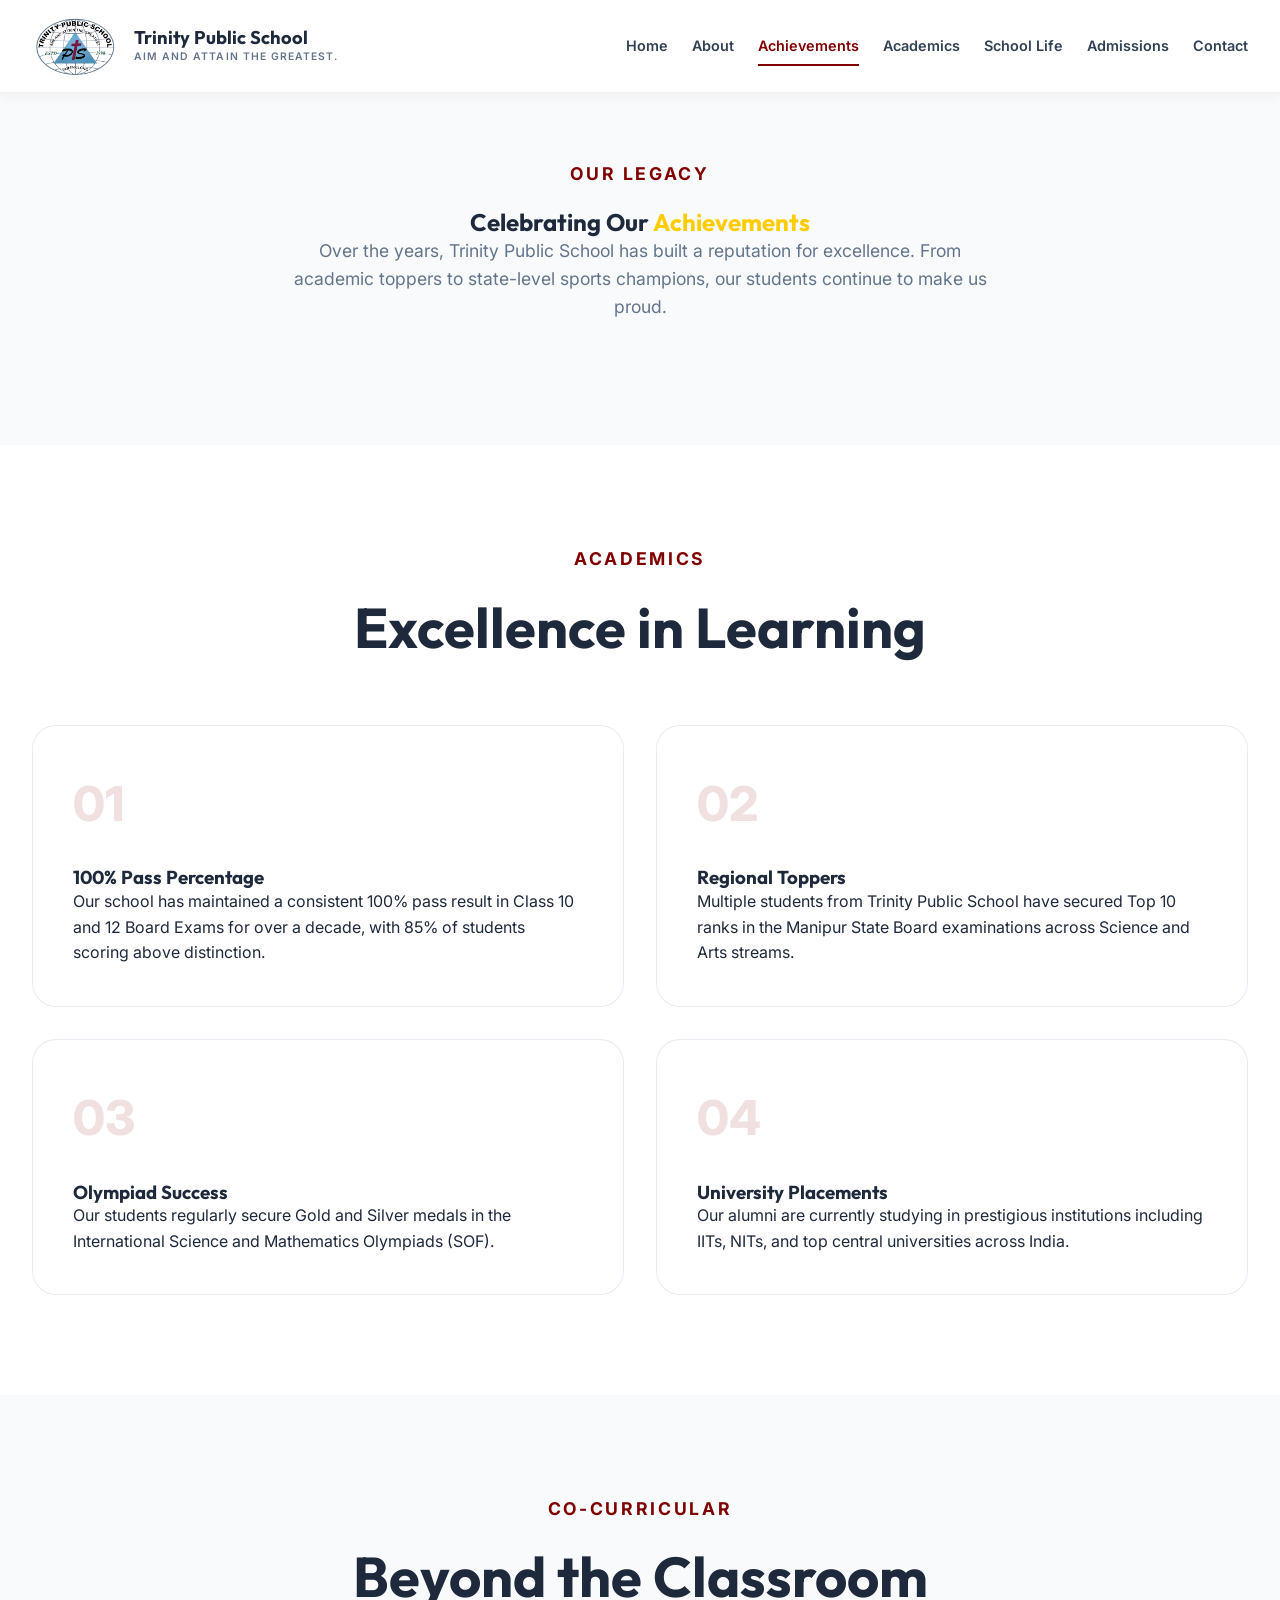
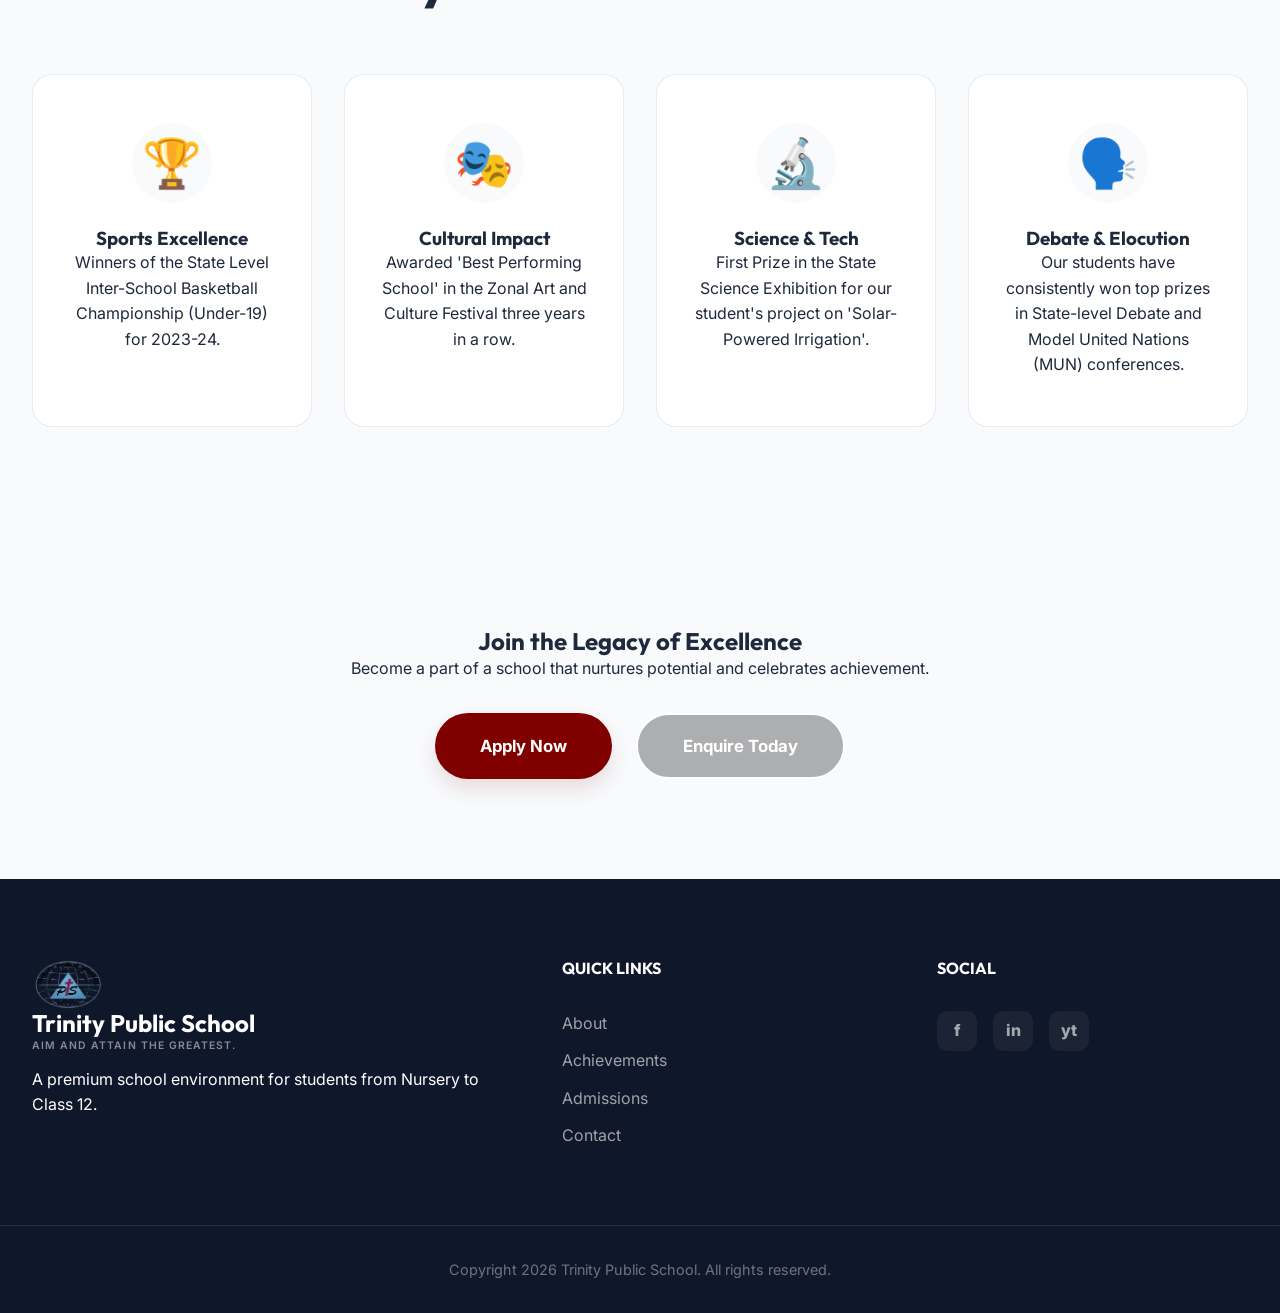
==== achievements.html @ 42f5b7d7 "feat: implement website redesign with updated UI styles, new assets, and achievements page while rem" ====
<!DOCTYPE html>
<html lang="en">

<head>
  <meta charset="UTF-8" />
  <meta name="viewport" content="width=device-width, initial-scale=1.0" />
  <title>Achievements | Trinity Public School</title>
  <meta name="description" content="Detailed achievements and milestones of Trinity Public School." />
  <link rel="preconnect" href="https://fonts.googleapis.com" />
  <link rel="preconnect" href="https://fonts.gstatic.com" crossorigin />
  <link
    href="https://fonts.googleapis.com/css2?family=Outfit:wght@300;400;500;600;700;800;900&family=Inter:wght@300;400;500;600;700&display=swap"
    rel="stylesheet" />
  <link rel="stylesheet" href="style.css" />
</head>

<body>
  <!-- Header -->
  <header class="site-header" id="siteHeader">
    <div class="container header-flex-layout">
      <a class="brand left-aligned-brand" href="index.html#home" aria-label="Trinity Public School home">
        <img src="images/logo.png" alt="Trinity Public School Logo" class="brand-img" />
        <div class="brand-text">
          <strong>Trinity Public School</strong>
          <small>Aim and Attain The Greatest.</small>
        </div>
      </a>

      <nav class="nav-menu" id="navMenu" aria-label="Main navigation">
        <a href="index.html#home">Home</a>
        <a href="index.html#about">About</a>
        <a href="achievements.html" class="active">Achievements</a>
        <a href="index.html#academics">Academics</a>
        <a href="index.html#school-life">School Life</a>
        <a href="index.html#admissions">Admissions</a>
        <a href="index.html#contact">Contact</a>
      </nav>
      <button class="menu-toggle" id="menuToggle" type="button" aria-label="Open menu" aria-expanded="false">
        <span></span>
        <span></span>
        <span></span>
      </button>
    </div>
  </header>
  <div class="menu-overlay" id="menuOverlay"></div>

  <main>
    <!-- Page Hero -->
    <section class="section-padding tinted-section" style="padding-top: 160px; padding-bottom: 60px;">
      <div class="container">
        <div class="section-intro centered reveal">
          <p class="eyebrow">Our Legacy</p>
          <h1>Celebrating Our <span class="text-accent">Achievements</span></h1>
          <p>Over the years, Trinity Public School has built a reputation for excellence. From academic toppers to state-level sports champions, our students continue to make us proud.</p>
        </div>
      </div>
    </section>

    <!-- Academic Achievements -->
    <section class="section-padding">
      <div class="container">
        <div class="section-intro reveal">
          <p class="eyebrow">Academics</p>
          <h2>Excellence in Learning</h2>
        </div>
        <div class="card-grid two-column">
          <div class="info-card reveal">
            <span class="card-number">01</span>
            <h3>100% Pass Percentage</h3>
            <p>Our school has maintained a consistent 100% pass result in Class 10 and 12 Board Exams for over a decade, with 85% of students scoring above distinction.</p>
          </div>
          <div class="info-card reveal">
            <span class="card-number">02</span>
            <h3>Regional Toppers</h3>
            <p>Multiple students from Trinity Public School have secured Top 10 ranks in the Manipur State Board examinations across Science and Arts streams.</p>
          </div>
          <div class="info-card reveal">
            <span class="card-number">03</span>
            <h3>Olympiad Success</h3>
            <p>Our students regularly secure Gold and Silver medals in the International Science and Mathematics Olympiads (SOF).</p>
          </div>
          <div class="info-card reveal">
            <span class="card-number">04</span>
            <h3>University Placements</h3>
            <p>Our alumni are currently studying in prestigious institutions including IITs, NITs, and top central universities across India.</p>
          </div>
        </div>
      </div>
    </section>

    <!-- Sports & Beyond -->
    <section class="section-padding bg-alt">
      <div class="container">
        <div class="section-intro reveal">
          <p class="eyebrow">Co-Curricular</p>
          <h2>Beyond the Classroom</h2>
        </div>
        <div class="achievement-grid">
          <div class="achievement-card reveal">
            <div class="achievement-icon">🏆</div>
            <h3>Sports Excellence</h3>
            <p>Winners of the State Level Inter-School Basketball Championship (Under-19) for 2023-24.</p>
          </div>
          <div class="achievement-card reveal">
            <div class="achievement-icon">🎭</div>
            <h3>Cultural Impact</h3>
            <p>Awarded 'Best Performing School' in the Zonal Art and Culture Festival three years in a row.</p>
          </div>
          <div class="achievement-card reveal">
            <div class="achievement-icon">🔬</div>
            <h3>Science & Tech</h3>
            <p>First Prize in the State Science Exhibition for our student's project on 'Solar-Powered Irrigation'.</p>
          </div>
          <div class="achievement-card reveal">
            <div class="achievement-icon">🗣️</div>
            <h3>Debate & Elocution</h3>
            <p>Our students have consistently won top prizes in State-level Debate and Model United Nations (MUN) conferences.</p>
          </div>
        </div>
      </div>
    </section>

    <!-- CTA Section -->
    <section class="section-padding tinted-section">
      <div class="container centered reveal">
        <h2>Join the Legacy of Excellence</h2>
        <p>Become a part of a school that nurtures potential and celebrates achievement.</p>
        <div class="hero-buttons" style="margin-top: 2rem;">
          <a class="btn btn-primary rounded-full" href="index.html#admissions">Apply Now</a>
          <a class="btn btn-secondary rounded-full" href="index.html#contact">Enquire Today</a>
        </div>
      </div>
    </section>
  </main>

  <!-- Footer -->
  <footer class="site-footer">
    <div class="container footer-grid">
      <div>
        <a class="brand footer-brand" href="index.html#home">
          <img src="images/logo.png" alt="Trinity Public School Logo" class="brand-img" />
          <div class="brand-text">
            <strong>Trinity Public School</strong>
            <small>Aim and Attain The Greatest.</small>
          </div>
        </a>
        <p>A premium school environment for students from Nursery to Class 12.</p>
      </div>

      <div>
        <h3>Quick Links</h3>
        <a href="index.html#about">About</a>
        <a href="achievements.html">Achievements</a>
        <a href="index.html#admissions">Admissions</a>
        <a href="index.html#contact">Contact</a>
      </div>

      <div>
        <h3>Social</h3>
        <div class="social-links">
          <a href="#" aria-label="Facebook">f</a>
          <a href="#" aria-label="Instagram">in</a>
          <a href="#" aria-label="YouTube">yt</a>
        </div>
      </div>
    </div>
    <p class="copyright">Copyright 2026 Trinity Public School. All rights reserved.</p>
  </footer>

  <script src="script.js"></script>
</body>

</html>
---- style.css ----
/* =========================================================
   Trinity Public School - Premium UI Overhaul
   Developer: Antigravity AI
   Purpose: Professional School Website Design
   ========================================================= */

/* ---------------------------------------------------------
   1. VARIABLES & DESIGN SYSTEM
   --------------------------------------------------------- */
:root {
  /* Color Palette */
  --primary: #800000;
  --primary-dark: #5c0000;
  --primary-glow: rgba(128, 0, 0, 0.12);
  --accent: #d4af37;
  --accent-light: #f1c40f;

  --text-main: #1e293b;
  --text-muted: #64748b;
  --text-light: #94a3b8;

  --bg-main: #ffffff;
  --bg-alt: #f8fafc;
  --bg-dark: #0f172a;
  --bg-card: #ffffff;

  --border: rgba(226, 232, 240, 0.8);
  --glass: rgba(255, 255, 255, 0.7);
  --glass-border: rgba(255, 255, 255, 0.2);

  /* Shadows */
  --shadow-sm: 0 1px 2px 0 rgb(0 0 0 / 0.05);
  --shadow: 0 4px 6px -1px rgb(0 0 0 / 0.1), 0 2px 4px -2px rgb(0 0 0 / 0.1);
  --shadow-lg: 0 20px 25px -5px rgb(0 0 0 / 0.1), 0 8px 10px -6px rgb(0 0 0 / 0.1);
  --shadow-xl: 0 25px 50px -12px rgb(0 0 0 / 0.25);

  /* Border Radii */
  --radius-sm: 0.5rem;
  --radius-md: 0.75rem;
  --radius-lg: 1.5rem;
  --radius-full: 9999px;

  /* Typography */
  --font-heading: 'Outfit', sans-serif;
  --font-body: 'Inter', sans-serif;

  --transition: all 0.3s cubic-bezier(0.4, 0, 0.2, 1);
}

/* ---------------------------------------------------------
   2. BASE STYLES & RESET
   --------------------------------------------------------- */
* {
  box-sizing: border-box;
  margin: 0;
  padding: 0;
}

html {
  scroll-behavior: smooth;
  font-size: 16px;
}

html, body {
  overflow-x: hidden;
  position: relative;
  width: 100%;
}

body {
  background: var(--bg-main);
  color: var(--text-main);
  font-family: var(--font-body);
  line-height: 1.6;
  transition: background 0.5s ease;
}

h1, h2, h3, h4, .brand strong {
  font-family: var(--font-heading);
  font-weight: 700;
  line-height: 1.2;
}

img {
  display: block;
  max-width: 100%;
  height: auto;
}

a {
  color: inherit;
  text-decoration: none;
  transition: var(--transition);
}

button {
  font-family: inherit;
}

/* Layout Utilities */
.container {
  max-width: 1280px;
  margin: 0 auto;
  padding: 0 2rem;
}

.section-padding {
  padding: 100px 0;
}

.bg-alt {
  background: var(--bg-alt);
}

.tinted-section {
  background: var(--bg-alt);
}

.centered {
  text-align: center;
}

.reveal {
  opacity: 0;
  transform: translateY(30px);
  transition: opacity 0.8s ease-out, transform 0.8s ease-out;
}

.reveal.visible {
  opacity: 1;
  transform: translateY(0);
}

/* ---------------------------------------------------------
   3. HEADER & NAVIGATION
   --------------------------------------------------------- */
.site-header {
  position: fixed;
  top: 0;
  left: 0;
  right: 0;
  z-index: 1000;
  padding: 1rem 0;
  background: white;
  border-bottom: 1px solid rgba(0, 0, 0, 0.05);
  box-shadow: 0 2px 15px rgba(0, 0, 0, 0.05);
  transition: var(--transition);
}

.header-flex-layout {
  display: flex;
  justify-content: space-between;
  align-items: center;
}

.brand {
  display: flex;
  align-items: center;
  gap: 1rem;
}

.brand-text {
  display: flex;
  flex-direction: column;
}

.brand-img {
  height: 60px;
  width: auto;
  object-fit: contain;
}

.brand strong {
  font-size: 1.15rem;
  color: var(--text-main);
}

.brand small {
  font-size: 0.65rem;
  color: var(--text-muted);
  text-transform: uppercase;
  letter-spacing: 0.1em;
  font-weight: 600;
}

.nav-menu {
  display: flex;
  gap: 1.5rem;
}

.nav-menu a {
  font-weight: 600;
  font-size: 0.9rem;
  color: #334155;
  padding: 0.5rem 0;
  position: relative;
}

.nav-menu a:hover, .nav-menu a.active {
  color: var(--primary);
}

.nav-menu a::after {
  content: '';
  position: absolute;
  bottom: 0;
  left: 0;
  width: 0;
  height: 2px;
  background: var(--primary);
  transition: var(--transition);
}

.nav-menu a:hover::after, .nav-menu a.active::after {
  width: 100%;
}

.menu-toggle {
  display: none;
  flex-direction: column;
  gap: 5px;
  background: none;
  border: none;
  cursor: pointer;
  padding: 5px;
}

.menu-toggle span {
  display: block;
  width: 25px;
  height: 2px;
  background: var(--text-main);
  transition: var(--transition);
  transform-origin: center;
}

/* ---------------------------------------------------------
   4. HERO SLIDER
   --------------------------------------------------------- */
.hero-slider {
  height: 100vh;
  width: 100%;
  position: relative;
  overflow: hidden;
}

/* Swiper Navigation Symmetry */
.swiper-button-prev,
.swiper-button-next {
  color: white !important;
  transition: var(--transition);
  opacity: 0.6;
}

.swiper-button-prev:hover,
.swiper-button-next:hover {
  opacity: 1;
  transform: scale(1.1);
}

.swiper-button-prev { left: 40px !important; }
.swiper-button-next { right: 40px !important; }

@media (max-width: 768px) {
  .swiper-button-prev { left: 15px !important; }
  .swiper-button-next { right: 15px !important; }
}


.hero-slide {
  position: relative;
  display: flex;
  align-items: center;
  justify-content: center;
}

.hero-image-overlay {
  position: absolute;
  inset: 0;
  background-size: cover;
  background-position: center;
  background-repeat: no-repeat;
  transition: transform 8s ease-out;
  z-index: -1;
}

.swiper-slide-active .hero-image-overlay {
  transform: scale(1.1);
}

/* Topper Slides (Full Image, No Zoom, No Overlay) */
.no-zoom {
  position: relative;
  background-color: #000;
  overflow: hidden;
}

/* Blurred Background Fill */
.no-zoom::before {
  content: '';
  position: absolute;
  inset: -20px;
  background-image: inherit;
  background-size: cover;
  background-position: center;
  filter: blur(25px) brightness(0.6);
  z-index: 1;
}

.no-zoom .hero-image-overlay {
  background-image: inherit;
  background-size: contain !important; /* Sharp and undistorted */
  background-position: center;
  top: 0; 
  height: 100%;
  z-index: 2; /* Over the blur */
  transition: none !important;
  transform: none !important;
}

.no-zoom .hero-image-overlay::before {
  display: none;
}

.hero-image-overlay::before {
  content: '';
  position: absolute;
  inset: 0;
  background: rgba(0, 0, 0, 0.4);
}

.hero-grid {
  position: relative;
  z-index: 10;
  text-align: center;
  color: white;
}

.hero-content {
  max-width: 900px;
  margin: 0 auto;
  opacity: 0;
  transform: translateY(40px);
  transition: all 0.8s cubic-bezier(0.4, 0, 0.2, 1);
  transition-delay: 0.3s;
}

.swiper-slide-active .hero-content {
  opacity: 1;
  transform: translateY(0);
}

.hero-content h1 {
  font-size: clamp(2rem, 8vw, 4rem);
  margin-bottom: 1rem;
  color: white;
  text-shadow: 0 4px 20px rgba(0, 0, 0, 0.4);
}

.text-accent {
  color: #ffcc00;
}

.hero-subtitle {
  font-size: clamp(1.1rem, 4vw, 1.8rem);
  font-weight: 400;
  color: white;
  margin-bottom: 2.5rem;
  text-shadow: 0 2px 4px rgba(0, 0, 0, 0.3);
  display: flex;
  justify-content: center;
  align-items: center;
  gap: 0.5rem;
}

.typing-text::after {
  content: '|';
  animation: blink 0.8s infinite;
  margin-left: 2px;
  color: #ffcc00;
}

@keyframes blink {
  0%, 100% { opacity: 1; }
  50% { opacity: 0; }
}

.hero-buttons {
  display: flex;
  gap: 1.5rem;
  justify-content: center;
  margin-top: 1rem;
}

/* ---------------------------------------------------------
   5. BUTTONS
   --------------------------------------------------------- */
.btn {
  padding: 1.1rem 2.8rem;
  border-radius: var(--radius-full);
  font-weight: 700;
  font-size: 1.05rem;
  cursor: pointer;
  display: inline-flex;
  align-items: center;
  justify-content: center;
  transition: var(--transition);
}

.btn-primary {
  background: var(--primary);
  color: white !important;
  border: none;
  box-shadow: 0 10px 20px var(--primary-glow);
}

.btn-primary:hover {
  background: var(--primary-dark);
  transform: translateY(-3px);
  box-shadow: 0 15px 30px var(--primary-glow);
}

.btn-secondary {
  background: rgba(0, 0, 0, 0.3);
  color: white !important;
  border: 2px solid white;
  backdrop-filter: blur(10px);
}

.btn-secondary:hover {
  background: white;
  color: #000 !important;
  transform: translateY(-3px);
}

/* ---------------------------------------------------------
   6. SECTIONS & COMPONENTS
   --------------------------------------------------------- */

/* Section Intro */
.section-intro {
  margin-bottom: 4rem;
  text-align: center;
}

.section-intro .eyebrow {
  color: var(--primary);
  font-weight: 700;
  font-size: 1.1rem;
  text-transform: uppercase;
  letter-spacing: 0.15em;
  margin-bottom: 1.25rem;
  display: block;
}

.section-intro .eyebrow.light {
  color: white;
}

.section-intro h2 {
  font-size: clamp(1.8rem, 6vw, 3.5rem);
  color: var(--text-main);
  margin-bottom: 1.5rem;
}

.section-intro p {
  font-size: clamp(1rem, 2vw, 1.1rem);
  color: var(--text-muted);
  max-width: 700px;
  margin: 0 auto;
}

/* Leadership */
.leadership-grid {
  display: grid;
  grid-template-columns: repeat(3, 1fr);
  gap: 3rem;
}

.leadership-card {
  background: white;
  border-radius: 20px;
  overflow: hidden;
  box-shadow: var(--shadow);
  text-align: center;
  transition: var(--transition);
  border: 1px solid rgba(0, 0, 0, 0.05);
}

/* Faculty Section */
.faculty-section {
  background: #f8fafc;
}

.faculty-grid {
  display: grid;
  grid-template-columns: repeat(6, 1fr);
  gap: 1.5rem;
  margin-top: 3rem;
}

.faculty-card {
  background: white;
  border-radius: 15px;
  overflow: hidden;
  box-shadow: 0 4px 15px rgba(0,0,0,0.05);
  transition: transform 0.3s ease;
  border: 1px solid #edf2f7;
  text-align: center;
}

.faculty-card:hover {
  transform: translateY(-10px);
  box-shadow: var(--shadow-lg);
}

.faculty-image img {
  width: 100%;
  aspect-ratio: 1;
  object-fit: cover;
  border-bottom: 1px solid #edf2f7;
}

.faculty-info {
  padding: 1.25rem 0.5rem;
}

.faculty-info h3 {
  font-size: 0.95rem;
  color: #1a202c;
  margin-bottom: 0.25rem;
  font-weight: 700;
}

.faculty-info p {
  font-size: 0.7rem;
  color: var(--primary);
  font-weight: 600;
  letter-spacing: 0.05em;
  margin-bottom: 0.75rem;
}

.faculty-social {
  border-top: 1px solid #edf2f7;
  padding-top: 0.75rem;
}

.email-icon {
  font-size: 1.1rem;
  color: #a0aec0;
  transition: color 0.3s ease;
  cursor: pointer;
}

.email-icon:hover {
  color: var(--primary);
}

.centered-btn-wrapper {
  text-align: center;
  margin-top: 4rem;
}

.btn-navy {
  background: #1e293b;
  color: white !important;
  padding: 1rem 2.5rem;
  border-radius: 8px;
  font-weight: 600;
  display: inline-flex;
  align-items: center;
  gap: 0.5rem;
  transition: background 0.3s ease;
}

.btn-navy:hover {
  background: #0f172a;
}


.leadership-card:hover {
  transform: translateY(-10px);
  box-shadow: 0 20px 40px rgba(0, 0, 0, 0.1);
}

.member-image {
  width: 100%;
  height: 300px;
  overflow: hidden;
}

.member-image img {
  width: 100%;
  height: 100%;
  object-fit: cover;
  transition: var(--transition);
}

.leadership-card:hover .member-image img {
  transform: scale(1.05);
}

.member-info {
  padding: 2rem;
}

.designation {
  color: var(--primary);
  font-weight: 700;
  font-size: 0.9rem;
  text-transform: uppercase;
  margin-bottom: 1.5rem;
}

.quote {
  font-style: italic;
  color: var(--text-muted);
  font-size: 0.95rem;
  line-height: 1.6;
}

/* About Grid & Cards */
.about-new-layout {
  display: grid;
  grid-template-columns: 1fr 1.1fr;
  gap: 5rem;
  align-items: center;
  margin-bottom: 5rem;
}

.about-content-col {
  text-align: left;
}

.about-content-col .eyebrow {
  margin-bottom: 1.5rem;
  margin-left: 0;
}

.about-title {
  font-size: clamp(2rem, 4.5vw, 3.2rem);
  color: var(--text-main);
  margin-bottom: 2rem;
  line-height: 1.1;
  font-weight: 800;
}

.about-desc {
  font-size: 1.1rem;
  color: var(--text-muted);
  line-height: 1.7;
  margin-bottom: 3rem;
  max-width: 600px;
  margin-left: 0;
}

.about-image-col img {
  border-radius: 40px;
  box-shadow: var(--shadow-xl);
  width: 100%;
  aspect-ratio: 16/11;
  object-fit: cover;
}

/* Maroon Button with Arrow */
.btn-maroon-arrow {
  background: var(--primary);
  color: white !important;
  display: inline-flex;
  align-items: center;
  gap: 1.25rem;
  padding: 1.1rem 2.2rem;
  border-radius: 12px;
  font-weight: 700;
  font-size: 1.1rem;
  box-shadow: 0 10px 20px var(--primary-glow);
  transition: var(--transition);
}

.btn-maroon-arrow:hover {
  transform: translateY(-3px);
  background: var(--primary-dark);
  box-shadow: 0 15px 30px var(--primary-glow);
}

.btn-icon {
  font-size: 1.5rem;
}

.btn-arrow {
  font-size: 1.3rem;
  transition: transform 0.3s ease;
}

.btn-maroon-arrow:hover .btn-arrow {
  transform: translateX(6px);
}

/* Features Bar */
.features-bar {
  background: white;
  border: 1px solid var(--border);
  border-radius: 24px;
  padding: 2.5rem 3rem;
  display: grid;
  grid-template-columns: repeat(4, 1fr);
  gap: 1rem;
  box-shadow: var(--shadow-lg);
  margin-top: 2rem;
}

.f-item {
  display: flex;
  align-items: center;
  gap: 1.25rem;
  position: relative;
  padding: 0 1rem;
}

.f-item:not(:last-child)::after {
  content: '';
  position: absolute;
  right: -0.5rem;
  top: 15%;
  height: 70%;
  width: 1px;
  background: #e2e8f0;
}

.f-icon {
  width: 52px;
  height: 52px;
  background: #fff5f5;
  border-radius: 50%;
  display: flex;
  align-items: center;
  justify-content: center;
  font-size: 1.4rem;
  flex-shrink: 0;
}

.f-text h4 {
  font-size: 0.95rem;
  color: var(--text-main);
  margin-bottom: 0.25rem;
  font-weight: 700;
}

.f-text p {
  font-size: 0.8rem;
  color: var(--text-muted);
  line-height: 1.4;
}

@media (max-width: 1200px) {
  .about-new-layout { gap: 3rem; }
  .features-bar { grid-template-columns: repeat(2, 1fr); gap: 3rem; padding: 2.5rem; }
  .f-item:nth-child(2)::after { display: none; }
}

@media (max-width: 768px) {
  .about-new-layout { grid-template-columns: 1fr; text-align: center; }
  .about-content-col { text-align: center; }
  .about-desc { margin: 0 auto 2.5rem; }
  .features-bar { grid-template-columns: 1fr; padding: 2rem; gap: 2.5rem; }
  .f-item::after { display: none; }
  .f-item { flex-direction: column; text-align: center; padding: 0; }
  .about-image-col img { border-radius: 24px; }
}



.card-grid {
  display: grid;
  gap: 2rem;
  margin-top: 4rem;
}

.two-column { grid-template-columns: repeat(2, 1fr); }
.three-column { grid-template-columns: repeat(3, 1fr); }
.four-column { grid-template-columns: repeat(4, 1fr); }

.info-card {
  background: var(--bg-card);
  padding: 2.5rem;
  border-radius: var(--radius-lg);
  border: 1px solid var(--border);
  transition: var(--transition);
}

.info-card:hover {
  transform: translateY(-10px);
  border-color: var(--primary);
  box-shadow: var(--shadow-lg);
}

.card-number {
  font-size: clamp(2rem, 8vw, 3rem);
  font-weight: 800;
  color: var(--primary-glow);
  margin-bottom: 1.5rem;
  display: block;
}

/* Academics */
.level-card {
  background: var(--bg-card);
  padding: 2rem;
  border-radius: var(--radius-lg);
  border: 1px solid var(--border);
  transition: var(--transition);
  height: 100%;
}

.level-card:hover {
  background: var(--primary);
  color: white;
  transform: scale(1.05);
}

.level-card:hover h3, .level-card:hover p, .level-card:hover span {
  color: white;
}

.level-card span {
  font-size: 0.8rem;
  font-weight: 700;
  color: var(--primary);
  text-transform: uppercase;
}

.stream-grid {
  display: grid;
  grid-template-columns: 1fr 1fr;
  gap: 2rem;
  margin-top: 4rem;
}

.stream-card {
  background: var(--bg-card);
  border-radius: var(--radius-lg);
  overflow: hidden;
  border: 1px solid var(--border);
  transition: var(--transition);
}

.stream-card img {
  height: 300px;
  width: 100%;
  object-fit: cover;
  transition: var(--transition);
}

.stream-card:hover img {
  transform: scale(1.1);
}

.stream-card div {
  padding: 2.5rem;
}

/* Achievements Section */
.achievement-grid {
  display: grid;
  grid-template-columns: repeat(4, 1fr);
  gap: 2rem;
  margin-top: 4rem;
}

.achievement-card {
  background: white;
  padding: 3rem 2rem;
  border-radius: 20px;
  text-align: center;
  border: 1px solid var(--border);
  transition: var(--transition);
  height: 100%;
}

.achievement-card:hover {
  transform: translateY(-10px);
  border-color: var(--primary);
  box-shadow: 0 20px 40px rgba(0, 0, 0, 0.05);
}

.achievement-icon {
  font-size: 3rem;
  margin-bottom: 1.5rem;
  display: inline-block;
  width: 80px;
  height: 80px;
  line-height: 80px;
  background: var(--bg-alt);
  border-radius: 50%;
  transition: var(--transition);
}

.achievement-card:hover .achievement-icon {
  background: var(--primary);
  transform: rotate(10deg);
}

/* School Life / Events */
.event-grid {
  display: grid;
  grid-template-columns: repeat(auto-fit, minmax(350px, 1fr));
  gap: 2.5rem;
  margin-top: 3rem;
  justify-content: center;
}

.event-card {
  background: white;
  border-radius: var(--radius-lg);
  overflow: hidden;
  box-shadow: var(--shadow);
  transition: var(--transition);
  border: 1px solid var(--border);
  display: flex;
  flex-direction: column;
  max-width: 550px;
  width: 100%;
  margin: 0 auto;
}


.event-banner {
  width: 100%;
  height: 400px;
  overflow: hidden;
}

@media (max-width: 768px) {
  .event-banner {
    height: 280px;
  }
}


.event-banner img {
  width: 100%;
  height: 100%;
  object-fit: cover;
  transition: transform 0.5s ease;
}

.event-card:hover .event-banner img {
  transform: scale(1.1);
}

.event-content {
  padding: 2.5rem;
  flex-grow: 1;
  text-align: center;
}


.event-features {
  display: grid;
  grid-template-columns: repeat(2, 1fr);
  gap: 1.5rem;
  margin-bottom: 2.5rem;
}

.feature-item {
  display: flex;
  align-items: center;
  gap: 0.75rem;
  font-size: 0.9rem;
  font-weight: 600;
}

/* Admissions */
.admission-section {
  background: linear-gradient(135deg, var(--bg-dark) 0%, var(--primary-dark) 100%);
  color: white;
}

.admission-grid {
  display: grid;
  grid-template-columns: 1fr 1fr;
  gap: 4rem;
  align-items: center;
}

.admission-section .section-intro h2,
.admission-section .section-intro p {
  color: white;
}

.form-card {
  background: white;
  padding: clamp(1.5rem, 5vw, 3rem);
  border-radius: var(--radius-lg);
  box-shadow: var(--shadow-lg);
}

.form-card label {
  display: block;
  margin-bottom: 1.5rem;
}

.form-card span {
  display: block;
  font-size: 0.9rem;
  font-weight: 600;
  margin-bottom: 0.5rem;
  color: var(--text-main);
}

.form-card input, .form-card select, .form-card textarea {
  width: 100%;
  padding: 1rem;
  background: #f8fafc;
  border: 1px solid #e2e8f0;
  border-radius: var(--radius-sm);
  outline: none;
  transition: var(--transition);
}

.form-card input:focus, .form-card select:focus, .form-card textarea:focus {
  border-color: var(--primary);
  background: white;
  box-shadow: 0 0 0 4px rgba(128, 0, 0, 0.05);
}

/* Contact */
.contact-grid {
  display: grid;
  grid-template-columns: 1fr 1fr;
  gap: 4rem;
}

.contact-details {
  display: flex;
  flex-direction: column;
  gap: 2rem;
}

.contact-details article {
  display: flex;
  flex-direction: column;
  gap: 0.5rem;
}

.contact-details iframe {
  width: 100%;
  height: 300px;
  border-radius: var(--radius-lg);
  border: none;
  filter: grayscale(0.5);
  transition: var(--transition);
}

.contact-details iframe:hover {
  filter: grayscale(0);
}

/* ---------------------------------------------------------
   7. FOOTER
   --------------------------------------------------------- */
.site-footer {
  background: var(--bg-dark);
  color: white;
  padding: 5rem 0 2rem;
}

.footer-grid {
  display: grid;
  grid-template-columns: 1.5fr 1fr 1fr;
  gap: 4rem;
  margin-bottom: 4rem;
}

.footer-brand {
  margin-bottom: 1.5rem;
}

.footer-brand .brand-img {
  height: 50px;
}

.footer-brand strong {
  color: white;
  font-size: 1.5rem;
}

.footer-brand small {
  color: rgba(255, 255, 255, 0.5);
}

.site-footer h3 {
  font-size: 1rem;
  text-transform: uppercase;
  margin-bottom: 2rem;
}

.site-footer a {
  display: block;
  color: rgba(255, 255, 255, 0.6);
  margin-bottom: 0.75rem;
}

.site-footer a:hover {
  color: var(--primary);
}

.social-links {
  display: flex;
  gap: 1rem;
}

.social-links a {
  width: 40px;
  height: 40px;
  border-radius: 10px;
  background: rgba(255, 255, 255, 0.05);
  display: flex;
  align-items: center;
  justify-content: center;
  font-weight: 800;
}

.social-links a:hover {
  background: var(--primary);
  color: white;
  transform: translateY(-5px);
}

.copyright {
  text-align: center;
  padding-top: 2rem;
  border-top: 1px solid rgba(255, 255, 255, 0.1);
  color: rgba(255, 255, 255, 0.4);
  font-size: 0.9rem;
}

/* ---------------------------------------------------------
   8. MEDIA QUERIES & RESPONSIVENESS
   --------------------------------------------------------- */

/* Large Desktop & Tablets (1024px) */
@media (max-width: 1024px) {
  .about-grid, .admission-grid, .contact-grid, .footer-grid, .achievement-grid, .leadership-grid, .faculty-grid {
    grid-template-columns: 1fr;
    gap: 3rem;
  }

  .four-column, .leadership-grid, .faculty-grid {
    grid-template-columns: repeat(3, 1fr);
  }
}

/* Mobile Devices (768px) */
@media (max-width: 768px) {
  .container {
    padding: 0 1.5rem;
  }

  .menu-toggle {
    display: flex;
    position: relative;
    z-index: 1001;
  }

  .nav-menu {
    position: fixed;
    top: 0;
    right: -100%;
    width: 280px;
    height: 100vh;
    background: white;
    flex-direction: column;
    padding: 6rem 2rem;
    transition: 0.4s cubic-bezier(0.4, 0, 0.2, 1);
    box-shadow: -10px 0 30px rgba(0, 0, 0, 0.1);
    z-index: 1000;
  }

  .nav-menu.open {
    right: 0;
  }

  .menu-overlay {
    position: fixed;
    inset: 0;
    background: rgba(0, 0, 0, 0.5);
    backdrop-filter: blur(4px);
    z-index: 999;
    opacity: 0;
    pointer-events: none;
    transition: 0.4s;
  }

  .menu-overlay.visible {
    opacity: 1;
    pointer-events: auto;
  }

  .two-column, .three-column, .four-column, .stream-grid, .achievement-grid, .leadership-grid, .faculty-grid {
    grid-template-columns: 1fr;
    gap: 1.5rem;
  }

  .footer-grid { text-align: center; }
  .footer-brand { justify-content: center; }
  .social-links { justify-content: center; }
  
  .contact-details iframe { height: 250px; }

  .swiper-button-next, .swiper-button-prev {
    width: 40px;
    height: 40px;
  }
  
  .swiper-button-next:after, .swiper-button-prev:after {
    font-size: 1rem;
  }
}

/* Very Small Devices (480px) */
@media (max-width: 480px) {
  .container {
    padding: 0 1rem;
  }

  .brand-img {
    height: 45px;
  }

  .brand strong {
    font-size: 0.95rem;
  }

  .brand small {
    display: none;
  }
  
  .hero-buttons {
    flex-direction: column;
    align-items: center;
  }
  
  .hero-buttons .btn {
    width: 100%;
    max-width: 280px;
  }
}
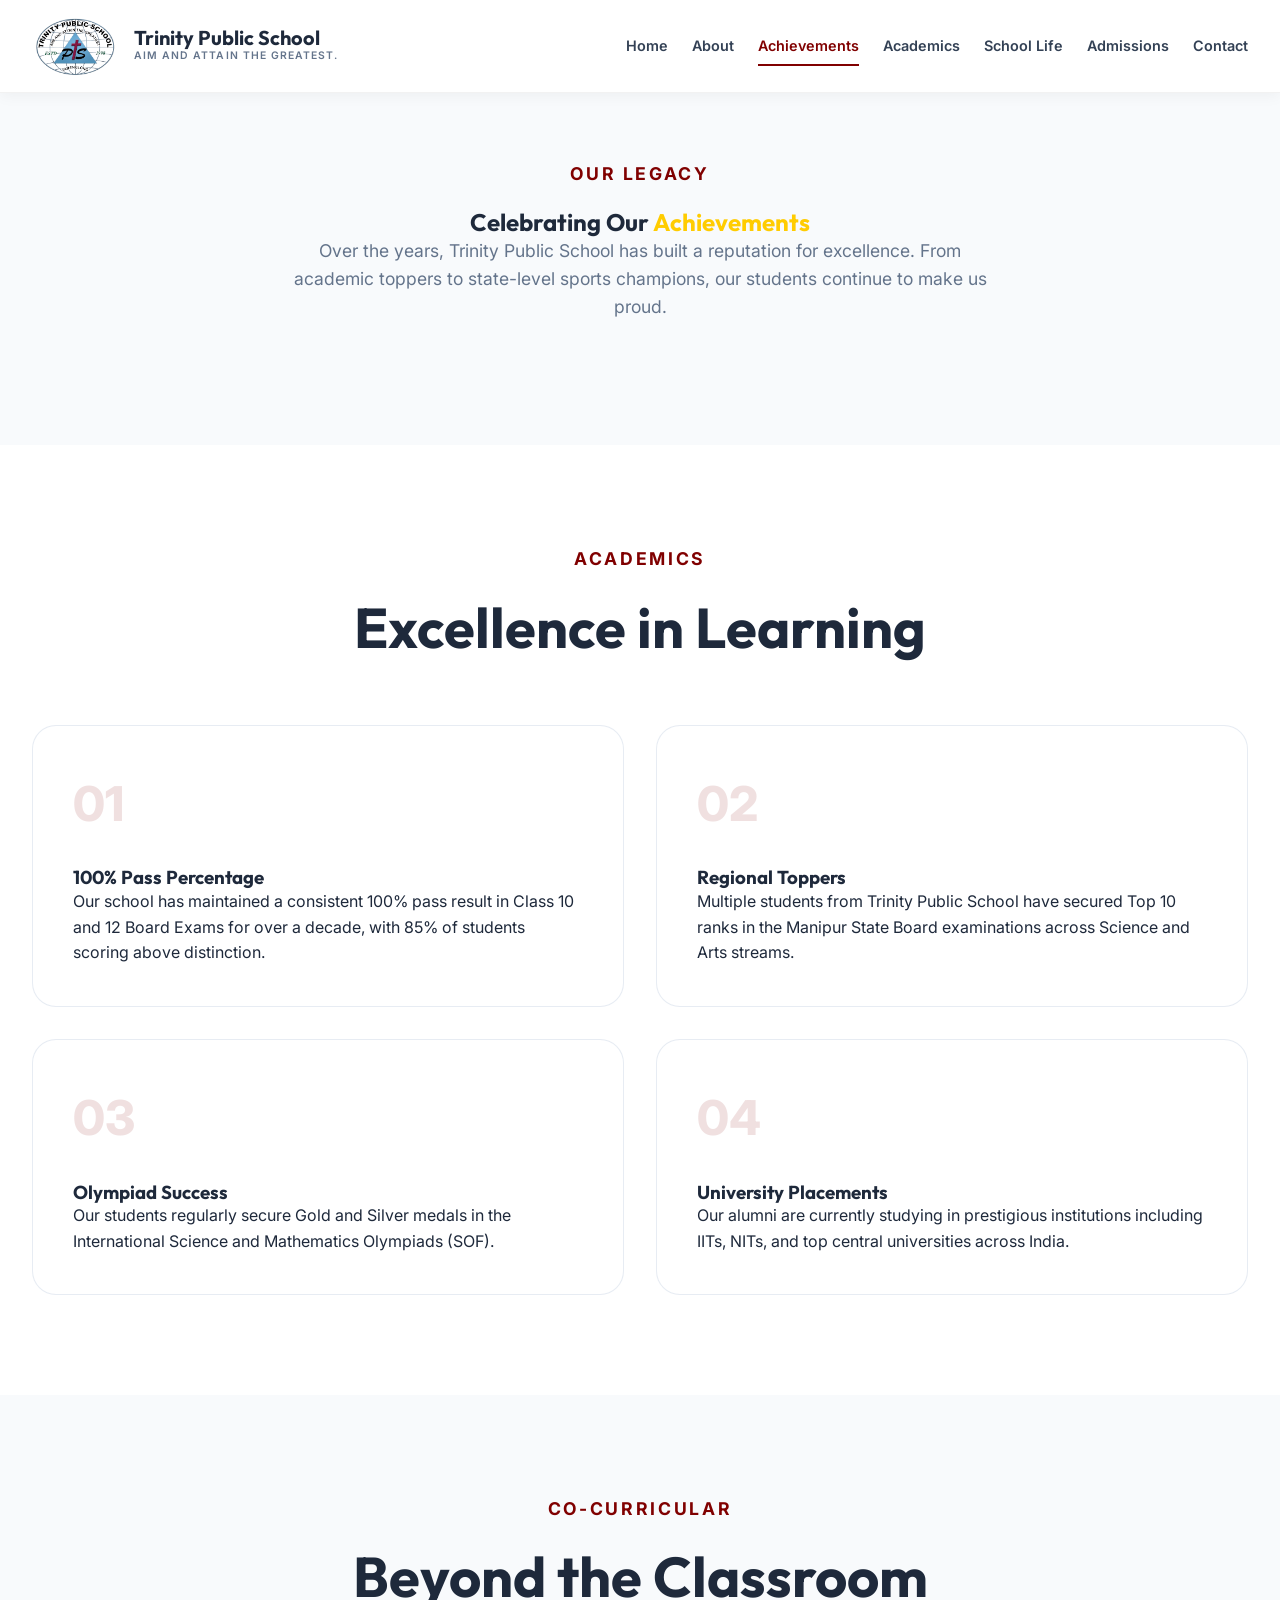
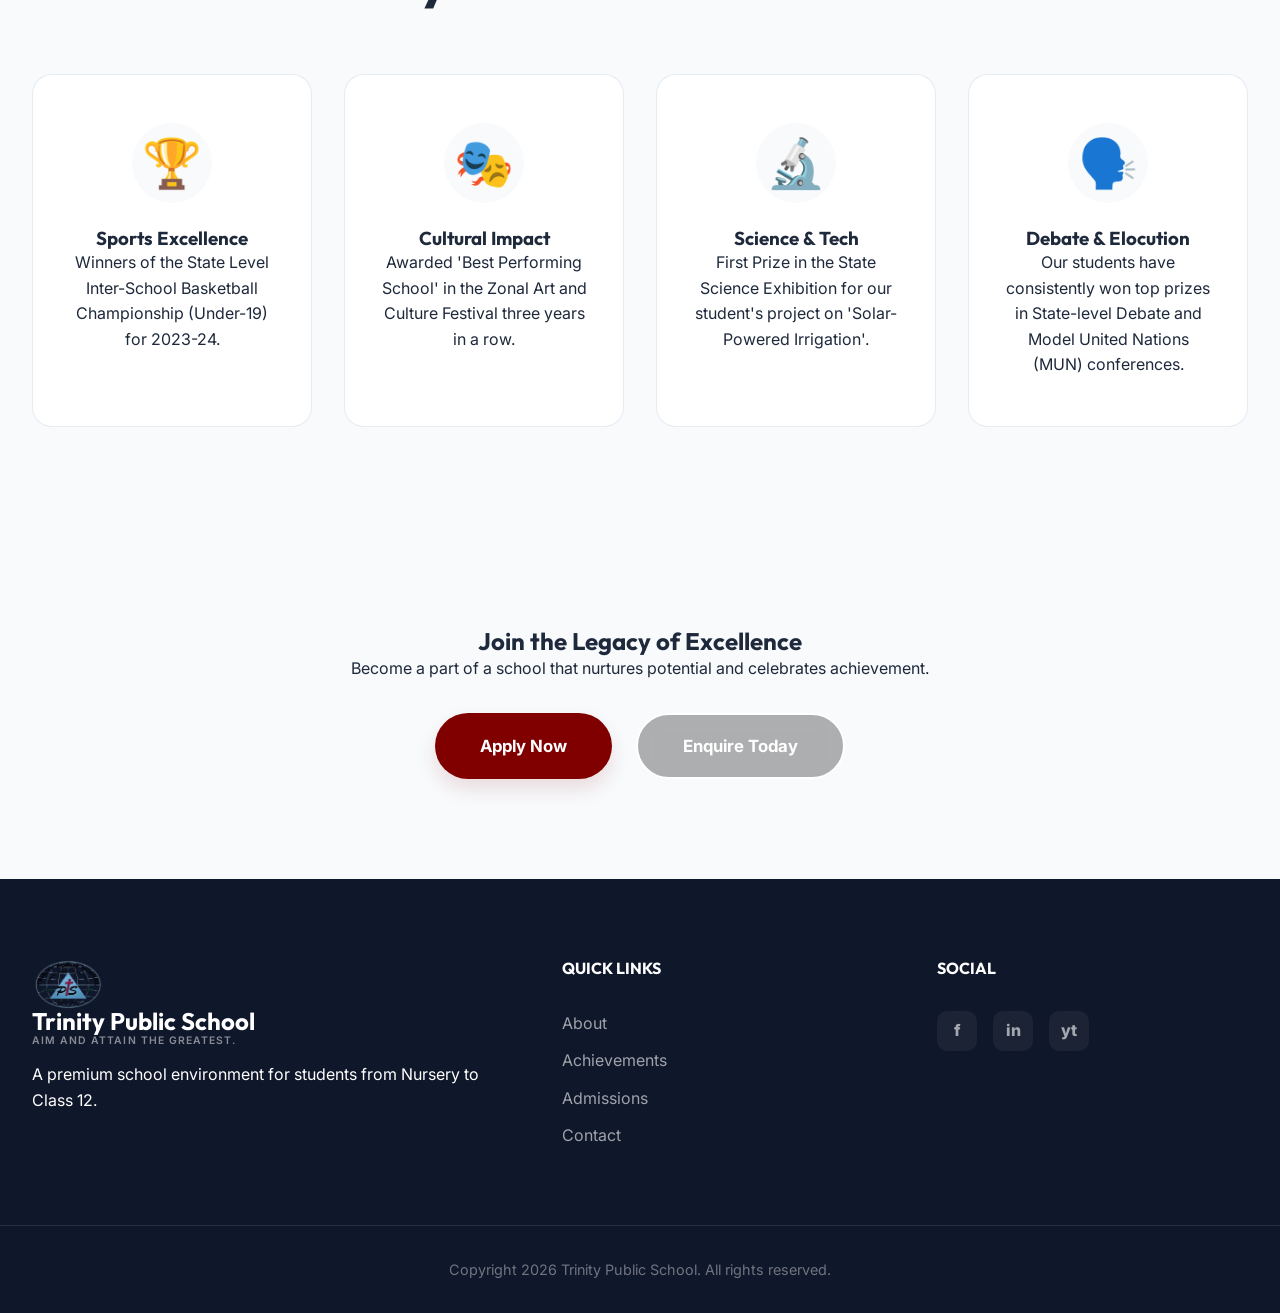
==== commit 11ccbea0: "feat: update header design, reduce hero section height, remove faculty section, and add site favicon" ====
--- a/achievements.html
+++ b/achievements.html
@@ -11,6 +11,7 @@
   <link
     href="https://fonts.googleapis.com/css2?family=Outfit:wght@300;400;500;600;700;800;900&family=Inter:wght@300;400;500;600;700&display=swap"
     rel="stylesheet" />
+  <link rel="icon" type="image/png" href="images/favicon.png?v=2" />
   <link rel="stylesheet" href="style.css" />
 </head>
 
--- a/style.css
+++ b/style.css
@@ -61,7 +61,8 @@
   font-size: 16px;
 }
 
-html, body {
+html,
+body {
   overflow-x: hidden;
   position: relative;
   width: 100%;
@@ -75,7 +76,11 @@
   transition: background 0.5s ease;
 }
 
-h1, h2, h3, h4, .brand strong {
+h1,
+h2,
+h3,
+h4,
+.brand strong {
   font-family: var(--font-heading);
   font-weight: 700;
   line-height: 1.2;
@@ -164,6 +169,22 @@
   flex-direction: column;
 }
 
+.brand-title {
+  display: flex;
+  align-items: center;
+  gap: 10px;
+}
+
+.estd-badge {
+  font-size: 0.65rem;
+  background: var(--primary);
+  color: white;
+  padding: 2px 8px;
+  border-radius: 4px;
+  font-weight: 700;
+  letter-spacing: 0.05em;
+}
+
 .brand-img {
   height: 60px;
   width: auto;
@@ -171,8 +192,16 @@
 }
 
 .brand strong {
-  font-size: 1.15rem;
+  font-size: 1.25rem;
   color: var(--text-main);
+  line-height: 1;
+}
+
+.brand-motto {
+  font-size: 0.8rem;
+  color: var(--text-muted);
+  font-weight: 500;
+  margin-top: 4px;
 }
 
 .brand small {
@@ -196,7 +225,8 @@
   position: relative;
 }
 
-.nav-menu a:hover, .nav-menu a.active {
+.nav-menu a:hover,
+.nav-menu a.active {
   color: var(--primary);
 }
 
@@ -211,7 +241,8 @@
   transition: var(--transition);
 }
 
-.nav-menu a:hover::after, .nav-menu a.active::after {
+.nav-menu a:hover::after,
+.nav-menu a.active::after {
   width: 100%;
 }
 
@@ -238,7 +269,7 @@
    4. HERO SLIDER
    --------------------------------------------------------- */
 .hero-slider {
-  height: 100vh;
+  height: 85vh; /* Decreased from 100vh */
   width: 100%;
   position: relative;
   overflow: hidden;
@@ -258,12 +289,22 @@
   transform: scale(1.1);
 }
 
-.swiper-button-prev { left: 40px !important; }
-.swiper-button-next { right: 40px !important; }
+.swiper-button-prev {
+  left: 40px !important;
+}
+
+.swiper-button-next {
+  right: 40px !important;
+}
 
 @media (max-width: 768px) {
-  .swiper-button-prev { left: 15px !important; }
-  .swiper-button-next { right: 15px !important; }
+  .swiper-button-prev {
+    left: 15px !important;
+  }
+
+  .swiper-button-next {
+    right: 15px !important;
+  }
 }
 
 
@@ -309,13 +350,19 @@
 
 .no-zoom .hero-image-overlay {
   background-image: inherit;
-  background-size: contain !important; /* Sharp and undistorted */
+  background-size: contain !important;
+  /* Sharp and undistorted */
   background-position: center;
-  top: 0; 
+  top: 0;
   height: 100%;
-  z-index: 2; /* Over the blur */
+  z-index: 2;
+  /* Over the blur */
   transition: none !important;
   transform: none !important;
+}
+
+.topper-img-mobile {
+  display: none;
 }
 
 .no-zoom .hero-image-overlay::before {
@@ -381,8 +428,15 @@
 }
 
 @keyframes blink {
-  0%, 100% { opacity: 1; }
-  50% { opacity: 0; }
+
+  0%,
+  100% {
+    opacity: 1;
+  }
+
+  50% {
+    opacity: 0;
+  }
 }
 
 .hero-buttons {
@@ -434,6 +488,59 @@
 }
 
 /* ---------------------------------------------------------
+   4.5 ANNOUNCEMENT BAR
+   --------------------------------------------------------- */
+.announcement-bar {
+  background: var(--primary);
+  color: white;
+  overflow: hidden;
+  white-space: nowrap;
+  padding: 15px 0;
+  border-top: 1px solid rgba(255, 255, 255, 0.1);
+  border-bottom: 1px solid rgba(255, 255, 255, 0.1);
+  position: relative;
+  z-index: 50;
+  height: 60px;
+  display: flex;
+  align-items: center;
+}
+
+.announcement-track {
+  display: inline-flex;
+  gap: 100px;
+  padding-left: 100%; /* Start text from the right edge */
+  animation: scrollText 12s linear infinite;
+  font-weight: 700;
+  font-size: 1.1rem;
+  letter-spacing: 0.05em;
+  text-transform: uppercase;
+  flex-shrink: 0;
+}
+
+@keyframes scrollText {
+  0% {
+    transform: translateX(0);
+  }
+
+  100% {
+    transform: translateX(-100%);
+  }
+}
+
+@media (max-width: 768px) {
+  .announcement-bar {
+    height: 45px;
+    padding: 10px 0;
+  }
+
+  .announcement-track {
+    font-size: 0.9rem;
+    gap: 60px;
+    animation-duration: 8s;
+  }
+}
+
+/* ---------------------------------------------------------
    6. SECTIONS & COMPONENTS
    --------------------------------------------------------- */
 
@@ -503,7 +610,7 @@
   background: white;
   border-radius: 15px;
   overflow: hidden;
-  box-shadow: 0 4px 15px rgba(0,0,0,0.05);
+  box-shadow: 0 4px 15px rgba(0, 0, 0, 0.05);
   transition: transform 0.3s ease;
   border: 1px solid #edf2f7;
   text-align: center;
@@ -752,20 +859,156 @@
   line-height: 1.4;
 }
 
-@media (max-width: 1200px) {
-  .about-new-layout { gap: 3rem; }
-  .features-bar { grid-template-columns: repeat(2, 1fr); gap: 3rem; padding: 2.5rem; }
-  .f-item:nth-child(2)::after { display: none; }
+/* ---------------------------------------------------------
+   6.1 ABOUT SECTION (REDESIGN)
+   --------------------------------------------------------- */
+.about-grid-new {
+  display: grid;
+  grid-template-columns: 1.2fr 1fr;
+  gap: 4rem;
+  align-items: flex-start;
+}
+
+.about-accordion {
+  margin-top: 2rem;
+  margin-bottom: 2.5rem;
+  border-top: 1px solid #e2e8f0;
+}
+
+.accordion-item {
+  border-bottom: 1px solid #e2e8f0;
+}
+
+.accordion-header {
+  width: 100%;
+  padding: 1.5rem 0;
+  display: flex;
+  justify-content: space-between;
+  align-items: center;
+  background: none;
+  border: none;
+  font-family: var(--font-heading);
+  font-size: 1.25rem;
+  font-weight: 700;
+  color: var(--text-main);
+  cursor: pointer;
+  text-align: left;
+  transition: var(--transition);
+}
+
+.accordion-header:hover {
+  color: var(--primary);
+}
+
+.accordion-icon {
+  display: flex;
+  align-items: center;
+  justify-content: center;
+  transition: transform 0.3s ease;
+  color: var(--primary);
+}
+
+.accordion-item.active .accordion-icon {
+  transform: rotate(180deg);
+}
+
+.accordion-content {
+  max-height: 0;
+  overflow: hidden;
+  transition: max-height 0.4s cubic-bezier(0.4, 0, 0.2, 1);
+  background: transparent;
+}
+
+.accordion-item.active .accordion-content {
+  max-height: 500px; /* Large enough for content */
+}
+
+.content-inner {
+  padding-bottom: 1.5rem;
+  color: var(--text-muted);
+  line-height: 1.6;
+  font-size: 1rem;
+}
+
+.brochure-btn {
+  display: inline-flex;
+  align-items: center;
+  gap: 1rem;
+  background: #ffcc00; /* Yellow background */
+  color: #000;
+  padding: 1rem 2rem;
+  border-radius: 8px;
+  font-weight: 700;
+  font-size: 0.95rem;
+  text-transform: uppercase;
+  letter-spacing: 0.05em;
+  transition: var(--transition);
+  box-shadow: 0 4px 15px rgba(255, 204, 0, 0.2);
+}
+
+.brochure-btn:hover {
+  background: #e6b800;
+  transform: translateY(-3px);
+  box-shadow: 0 8px 25px rgba(255, 204, 0, 0.3);
+  color: #000;
+}
+
+.brochure-btn .btn-arrow {
+  font-size: 1.2rem;
+  transition: transform 0.3s ease;
+}
+
+.brochure-btn:hover .btn-arrow {
+  transform: translateX(5px);
+}
+
+.about-explore-btn {
+  margin-top: 2rem;
+  display: inline-flex;
+  align-items: center;
+  gap: 0.5rem;
+  padding: 0.8rem 1.8rem;
+}
+
+.about-explore-btn .btn-arrow {
+  font-size: 1.2rem;
+  transition: transform 0.3s ease;
+}
+
+.about-explore-btn:hover .btn-arrow {
+  transform: translateX(5px);
+}
+
+.about-image {
+  width: 100%;
+  height: auto;
+  border-radius: 20px;
+  box-shadow: var(--shadow-lg);
+  object-fit: cover;
+}
+
+@media (max-width: 1024px) {
+  .about-grid-new {
+    grid-template-columns: 1fr;
+    gap: 3rem;
+  }
 }
 
 @media (max-width: 768px) {
-  .about-new-layout { grid-template-columns: 1fr; text-align: center; }
-  .about-content-col { text-align: center; }
-  .about-desc { margin: 0 auto 2.5rem; }
-  .features-bar { grid-template-columns: 1fr; padding: 2rem; gap: 2.5rem; }
-  .f-item::after { display: none; }
-  .f-item { flex-direction: column; text-align: center; padding: 0; }
-  .about-image-col img { border-radius: 24px; }
+  .accordion-header {
+    font-size: 1.1rem;
+    padding: 1.2rem 0;
+  }
+  
+  .about-explore-btn {
+    margin-top: 1.5rem !important;
+    padding: 0.6rem 1.2rem !important;
+    font-size: 0.85rem !important;
+    width: fit-content !important;
+    margin-left: 0 !important;
+    margin-right: auto !important;
+    display: flex !important;
+  }
 }
 
 
@@ -776,9 +1019,17 @@
   margin-top: 4rem;
 }
 
-.two-column { grid-template-columns: repeat(2, 1fr); }
-.three-column { grid-template-columns: repeat(3, 1fr); }
-.four-column { grid-template-columns: repeat(4, 1fr); }
+.two-column {
+  grid-template-columns: repeat(2, 1fr);
+}
+
+.three-column {
+  grid-template-columns: repeat(3, 1fr);
+}
+
+.four-column {
+  grid-template-columns: repeat(4, 1fr);
+}
 
 .info-card {
   background: var(--bg-card);
@@ -818,7 +1069,9 @@
   transform: scale(1.05);
 }
 
-.level-card:hover h3, .level-card:hover p, .level-card:hover span {
+.level-card:hover h3,
+.level-card:hover p,
+.level-card:hover span {
   color: white;
 }
 
@@ -1008,7 +1261,9 @@
   color: var(--text-main);
 }
 
-.form-card input, .form-card select, .form-card textarea {
+.form-card input,
+.form-card select,
+.form-card textarea {
   width: 100%;
   padding: 1rem;
   background: #f8fafc;
@@ -1018,7 +1273,9 @@
   transition: var(--transition);
 }
 
-.form-card input:focus, .form-card select:focus, .form-card textarea:focus {
+.form-card input:focus,
+.form-card select:focus,
+.form-card textarea:focus {
   border-color: var(--primary);
   background: white;
   box-shadow: 0 0 0 4px rgba(128, 0, 0, 0.05);
@@ -1141,12 +1398,21 @@
 
 /* Large Desktop & Tablets (1024px) */
 @media (max-width: 1024px) {
-  .about-grid, .admission-grid, .contact-grid, .footer-grid, .achievement-grid, .leadership-grid, .faculty-grid {
+
+  .about-grid,
+  .admission-grid,
+  .contact-grid,
+  .footer-grid,
+  .achievement-grid,
+  .leadership-grid,
+  .faculty-grid {
     grid-template-columns: 1fr;
     gap: 3rem;
   }
 
-  .four-column, .leadership-grid, .faculty-grid {
+  .four-column,
+  .leadership-grid,
+  .faculty-grid {
     grid-template-columns: repeat(3, 1fr);
   }
 }
@@ -1155,6 +1421,127 @@
 @media (max-width: 768px) {
   .container {
     padding: 0 1.5rem;
+  }
+
+  /* Hero Slider Mobile Fix */
+  .hero-section,
+  .hero-slider,
+  .hero-slide {
+    width: 100%;
+    height: 300px !important;
+    /* Increased to 300px for more vertical space */
+    min-height: 300px !important;
+    overflow: hidden;
+    display: flex;
+    align-items: center;
+    justify-content: center;
+  }
+
+  .hero-slide img,
+  .hero-image-overlay {
+    width: 100%;
+    height: 100%;
+    object-fit: cover;
+    object-position: center;
+    display: block;
+    background-size: cover !important;
+    background-position: center !important;
+    background-attachment: scroll !important;
+  }
+
+  /* Optional: Slight dark overlay for premium look */
+  .hero-image-overlay::after {
+    content: '';
+    position: absolute;
+    inset: 0;
+    background: rgba(0, 0, 0, 0.2);
+    /* Reduced overlay for better visibility */
+    z-index: 1;
+  }
+
+  /* Topper Slides Mobile Fix: Show full image without cropping */
+  .no-zoom .hero-image-overlay {
+    display: none !important;
+    /* Hide background overlay on mobile */
+  }
+
+  .no-zoom::before {
+    display: none !important;
+    /* Remove blur on mobile */
+  }
+
+  .hero-slide img[src*="Topper"] {
+    width: 100%;
+    height: 100% !important;
+    object-fit: contain !important;
+    object-position: center center !important;
+    border-radius: 0 !important;
+    background: #000;
+    display: block !important;
+    margin: auto !important;
+    position: absolute !important;
+    inset: 0 !important;
+    z-index: 5;
+  }
+
+  .hero-slide {
+    height: auto !important;
+    min-height: 260px !important;
+    display: flex !important;
+    align-items: center !important;
+    justify-content: center !important;
+    overflow: hidden !important;
+    border-radius: 0 !important;
+    background: #000 !important;
+    position: relative !important;
+  }
+
+  .hero-content {
+    opacity: 1 !important;
+    transform: none !important;
+    padding: 110px 1.5rem 30px !important;
+    /* Increased top spacing */
+    position: relative;
+    z-index: 10;
+  }
+
+  .hero-content h1 {
+    font-size: 1.5rem !important;
+    /* Slightly larger to match 300px height */
+    margin-bottom: 0.5rem !important;
+    line-height: 1.2;
+    margin-top: 10px !important;
+  }
+
+  .hero-subtitle {
+    font-size: 0.9rem !important;
+    margin-bottom: 1.2rem !important;
+  }
+
+  .hero-buttons {
+    margin-top: 0.6rem !important;
+  }
+
+  .btn {
+    padding: 0.7rem 1.5rem !important;
+    font-size: 0.9rem !important;
+    width: 85% !important;
+    max-width: 320px !important;
+    margin: 0.5rem auto !important;
+    display: inline-flex !important;
+  }
+
+  /* Align Swiper arrows for 300px height */
+  .swiper-button-next,
+  .swiper-button-prev {
+    width: 30px !important;
+    height: 30px !important;
+    top: 50% !important;
+  }
+
+  .swiper-button-next:after,
+  .swiper-button-prev:after {
+    font-size: 0.8rem !important;
   }
 
   .menu-toggle {
@@ -1197,24 +1584,62 @@
     pointer-events: auto;
   }
 
-  .two-column, .three-column, .four-column, .stream-grid, .achievement-grid, .leadership-grid, .faculty-grid {
+  .two-column,
+  .three-column,
+  .four-column,
+  .stream-grid,
+  .achievement-grid,
+  .leadership-grid,
+  .faculty-grid {
     grid-template-columns: 1fr;
     gap: 1.5rem;
   }
 
-  .footer-grid { text-align: center; }
-  .footer-brand { justify-content: center; }
-  .social-links { justify-content: center; }
-  
-  .contact-details iframe { height: 250px; }
-
-  .swiper-button-next, .swiper-button-prev {
-    width: 40px;
-    height: 40px;
-  }
-  
-  .swiper-button-next:after, .swiper-button-prev:after {
-    font-size: 1rem;
+  /* Spacing and Readability Improvements */
+  .section-padding {
+    padding: 50px 0 !important;
+    /* Reduced padding for mobile */
+  }
+
+  .about-title {
+    line-height: 1.2 !important;
+    margin-bottom: 1.5rem !important;
+    text-align: center;
+  }
+
+  .btn-maroon-arrow {
+    width: 85% !important;
+    max-width: 320px !important;
+    justify-content: center !important;
+    margin: 0 auto !important;
+  }
+
+  .footer-grid {
+    text-align: center;
+  }
+
+  .footer-brand {
+    justify-content: center;
+  }
+
+  .social-links {
+    justify-content: center;
+  }
+
+  .contact-details iframe {
+    height: 250px;
+  }
+
+  .swiper-button-next,
+  .swiper-button-prev {
+    width: 35px;
+    height: 35px;
+    top: 50%;
+  }
+
+  .swiper-button-next:after,
+  .swiper-button-prev:after {
+    font-size: 0.8rem;
   }
 }
 
@@ -1235,12 +1660,12 @@
   .brand small {
     display: none;
   }
-  
+
   .hero-buttons {
     flex-direction: column;
     align-items: center;
   }
-  
+
   .hero-buttons .btn {
     width: 100%;
     max-width: 280px;
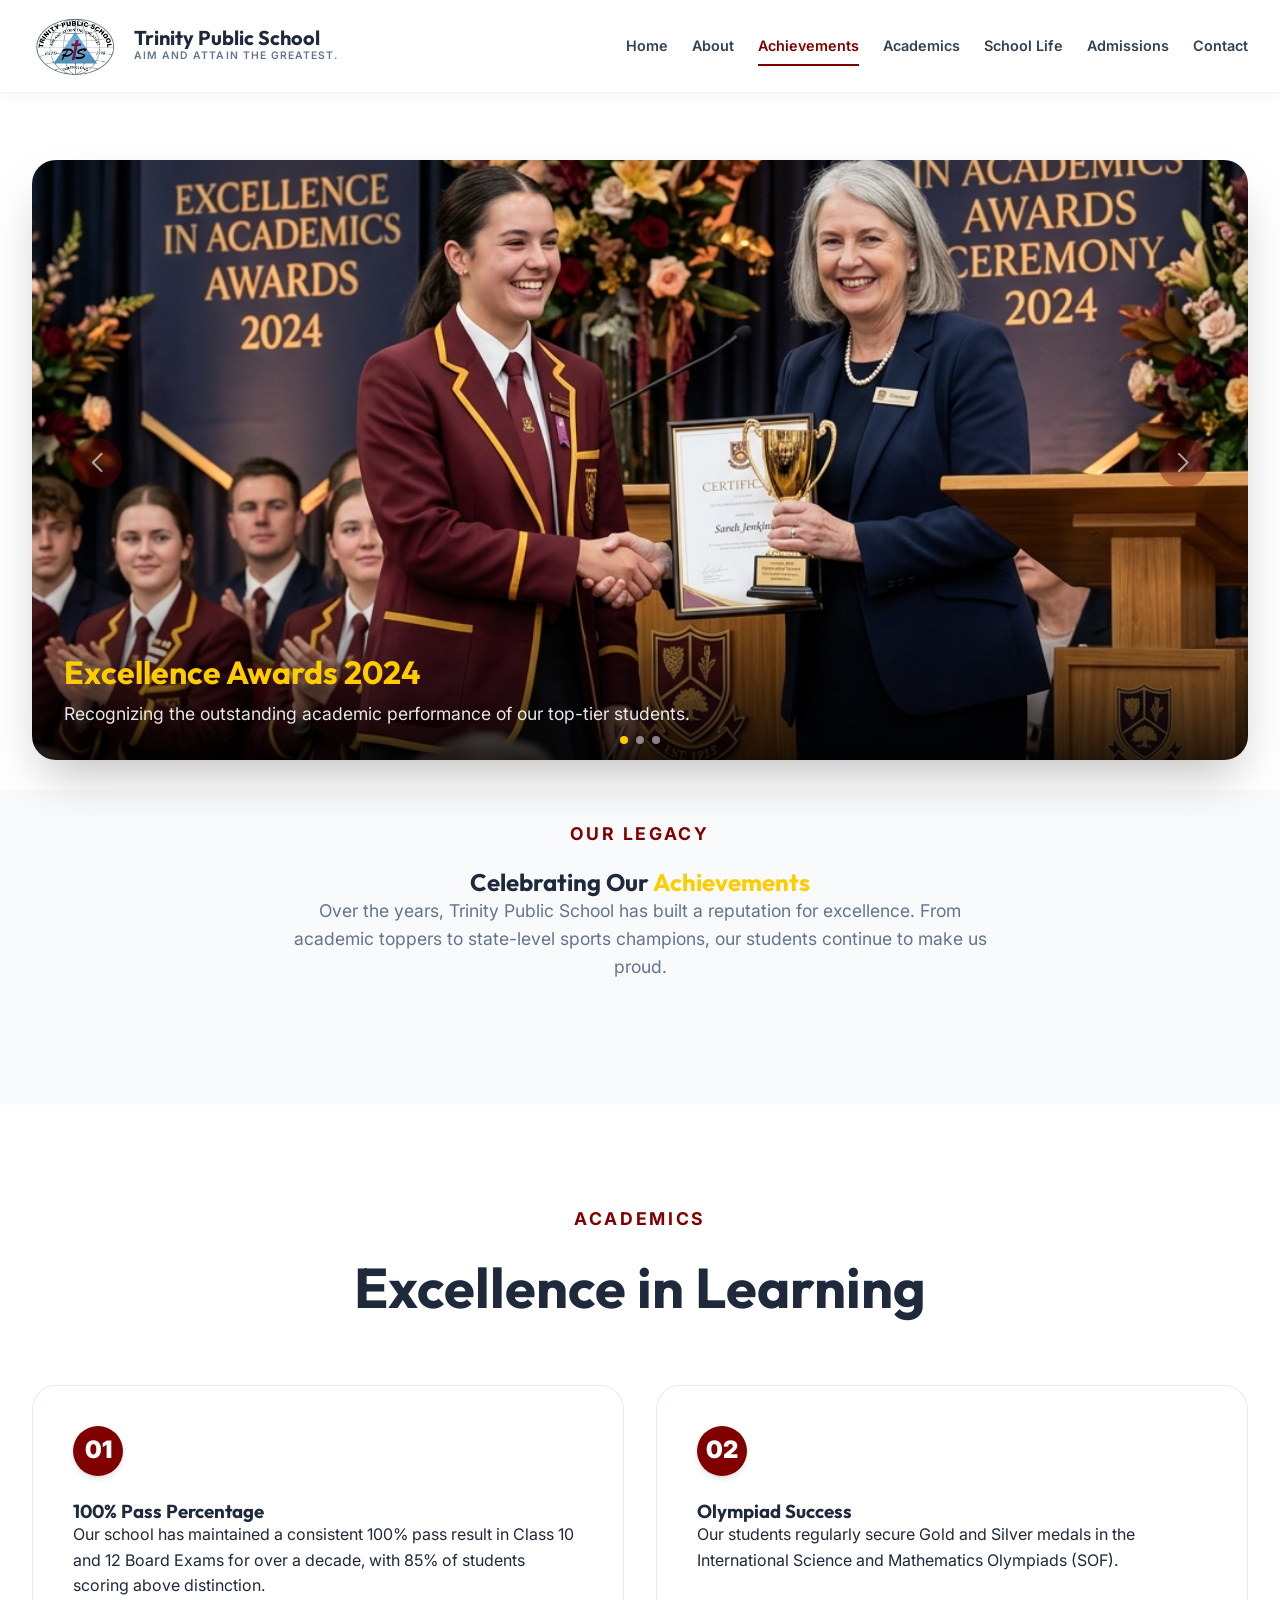
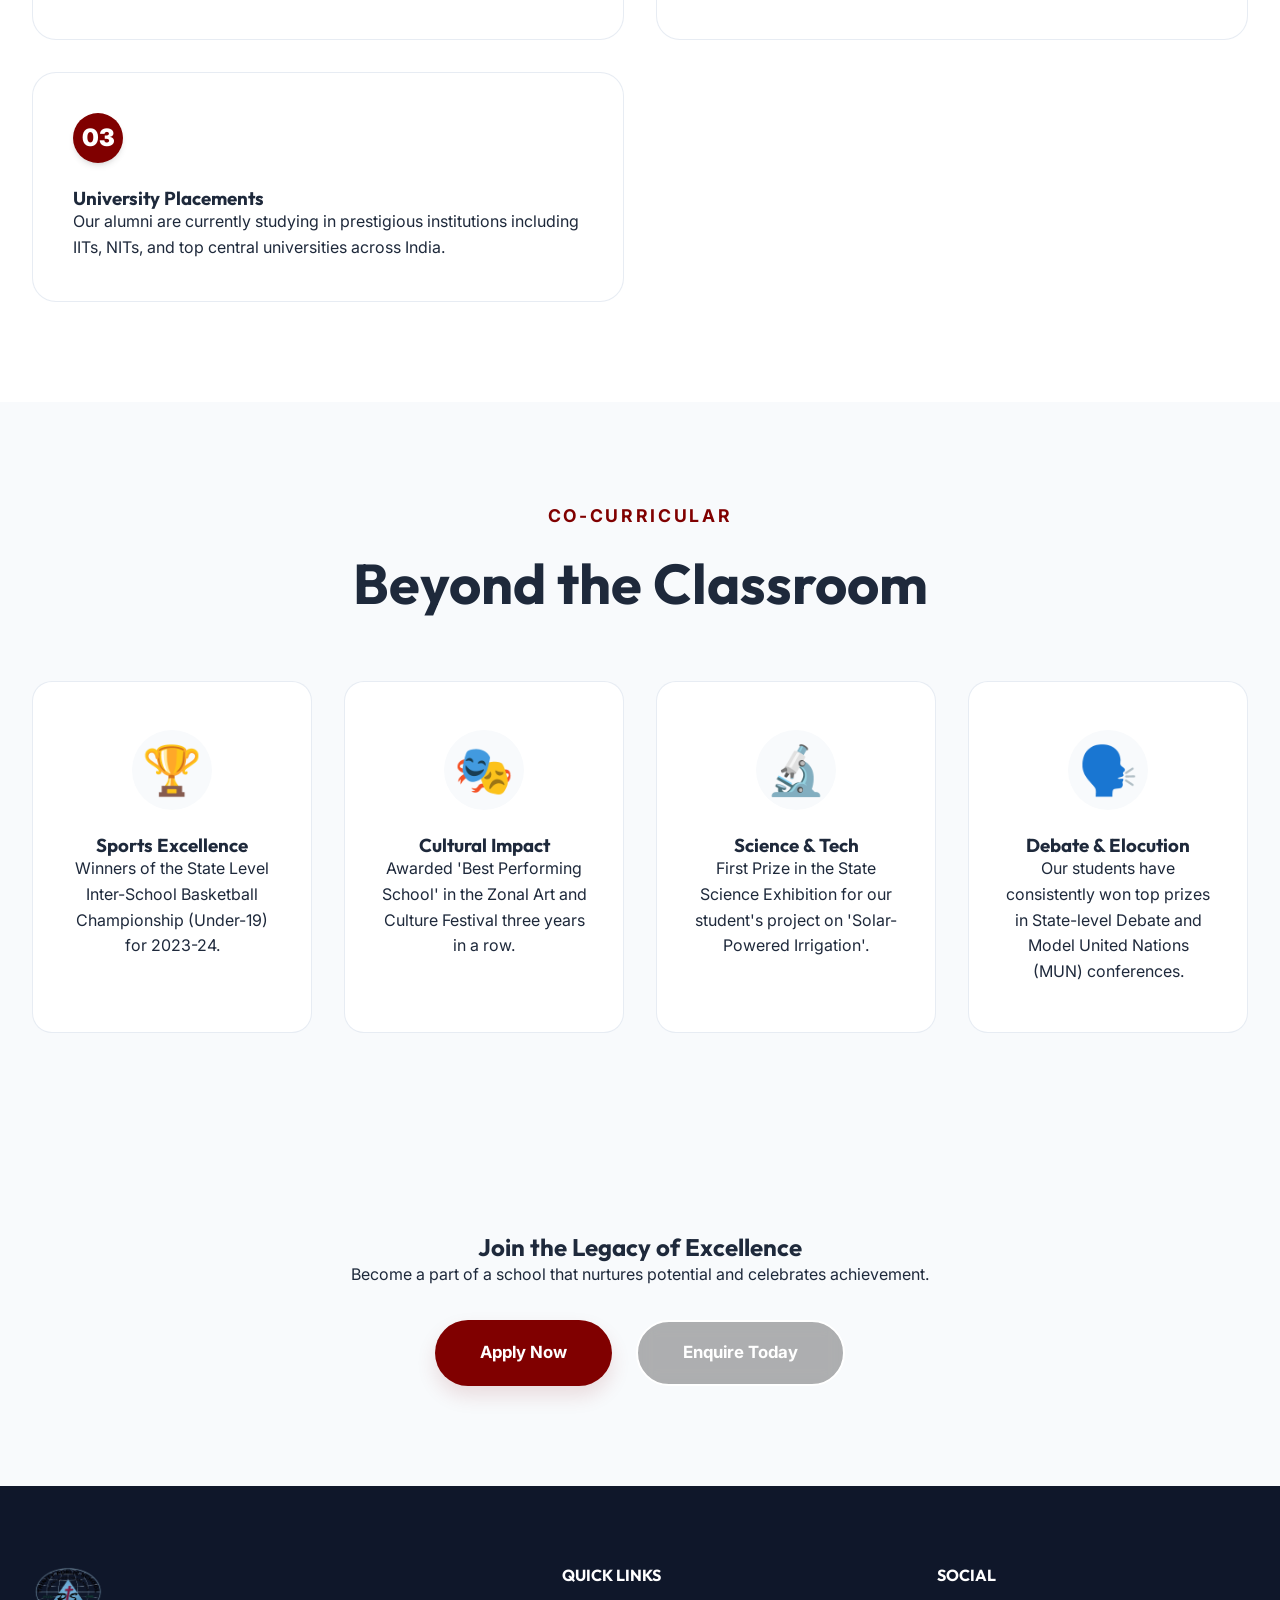
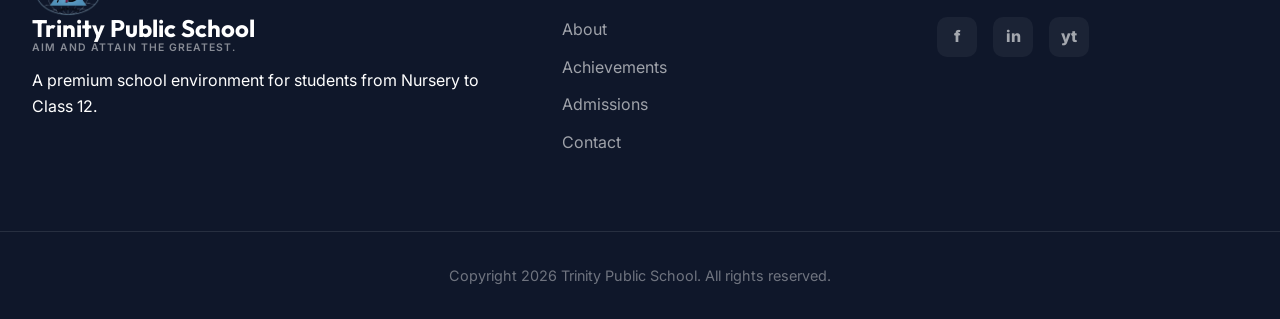
==== commit 766501ec: "feat: add ExploreCampus page, implement SportsWeek sections, and update global styles with new layou" ====
--- a/achievements.html
+++ b/achievements.html
@@ -12,6 +12,7 @@
     href="https://fonts.googleapis.com/css2?family=Outfit:wght@300;400;500;600;700;800;900&family=Inter:wght@300;400;500;600;700&display=swap"
     rel="stylesheet" />
   <link rel="icon" type="image/png" href="images/favicon.png?v=2" />
+  <link rel="stylesheet" href="https://cdn.jsdelivr.net/npm/swiper@11/swiper-bundle.min.css" />
   <link rel="stylesheet" href="style.css" />
 </head>
 
@@ -46,8 +47,48 @@
   <div class="menu-overlay" id="menuOverlay"></div>
 
   <main>
-    <!-- Page Hero -->
-    <section class="section-padding tinted-section" style="padding-top: 160px; padding-bottom: 60px;">
+    <!-- Achievements Visual Slider -->
+    <section class="section-padding" style="padding-top: 160px; padding-bottom: 30px;">
+      <div class="container">
+        <div class="achievement-slider swiper reveal">
+          <div class="swiper-wrapper">
+            <div class="swiper-slide">
+              <div class="slider-image-wrapper">
+                <img src="images/achievement1.jpg" alt="Award Ceremony" />
+                <div class="slider-caption">
+                  <h3>Excellence Awards 2024</h3>
+                  <p>Recognizing the outstanding academic performance of our top-tier students.</p>
+                </div>
+              </div>
+            </div>
+            <div class="swiper-slide">
+              <div class="slider-image-wrapper">
+                <img src="images/achievement2.jpg" alt="Sports Victory" />
+                <div class="slider-caption">
+                  <h3>State Champions</h3>
+                  <p>Our basketball team securing the top spot in the inter-school tournament.</p>
+                </div>
+              </div>
+            </div>
+            <div class="swiper-slide">
+              <div class="slider-image-wrapper">
+                <img src="images/achievement3.jpg" alt="Science Fair" />
+                <div class="slider-caption">
+                  <h3>Innovation Leaders</h3>
+                  <p>First prize winners at the Regional Science & Technology Exhibition.</p>
+                </div>
+              </div>
+            </div>
+          </div>
+          <div class="swiper-pagination"></div>
+          <div class="swiper-button-next"></div>
+          <div class="swiper-button-prev"></div>
+        </div>
+      </div>
+    </section>
+
+    <!-- Page Hero (Our Legacy Text) -->
+    <section class="section-padding tinted-section" style="padding-top: 30px; padding-bottom: 60px;">
       <div class="container">
         <div class="section-intro centered reveal">
           <p class="eyebrow">Our Legacy</p>
@@ -70,18 +111,14 @@
             <h3>100% Pass Percentage</h3>
             <p>Our school has maintained a consistent 100% pass result in Class 10 and 12 Board Exams for over a decade, with 85% of students scoring above distinction.</p>
           </div>
+
           <div class="info-card reveal">
             <span class="card-number">02</span>
-            <h3>Regional Toppers</h3>
-            <p>Multiple students from Trinity Public School have secured Top 10 ranks in the Manipur State Board examinations across Science and Arts streams.</p>
+            <h3>Olympiad Success</h3>
+            <p>Our students regularly secure Gold and Silver medals in the International Science and Mathematics Olympiads (SOF).</p>
           </div>
           <div class="info-card reveal">
             <span class="card-number">03</span>
-            <h3>Olympiad Success</h3>
-            <p>Our students regularly secure Gold and Silver medals in the International Science and Mathematics Olympiads (SOF).</p>
-          </div>
-          <div class="info-card reveal">
-            <span class="card-number">04</span>
             <h3>University Placements</h3>
             <p>Our alumni are currently studying in prestigious institutions including IITs, NITs, and top central universities across India.</p>
           </div>
@@ -168,7 +205,29 @@
     <p class="copyright">Copyright 2026 Trinity Public School. All rights reserved.</p>
   </footer>
 
+  <script src="https://cdn.jsdelivr.net/npm/swiper@11/swiper-bundle.min.js"></script>
   <script src="script.js"></script>
+  <script>
+    document.addEventListener("DOMContentLoaded", () => {
+      new Swiper(".achievement-slider", {
+        slidesPerView: 1,
+        spaceBetween: 30,
+        loop: true,
+        autoplay: {
+          delay: 5000,
+          disableOnInteraction: false,
+        },
+        pagination: {
+          el: ".swiper-pagination",
+          clickable: true,
+        },
+        navigation: {
+          nextEl: ".swiper-button-next",
+          prevEl: ".swiper-button-prev",
+        },
+      });
+    });
+  </script>
 </body>
 
 </html>
--- a/style.css
+++ b/style.css
@@ -96,6 +96,25 @@
   color: inherit;
   text-decoration: none;
   transition: var(--transition);
+}
+
+/* Utilities */
+.two-column {
+  display: grid;
+  grid-template-columns: repeat(2, 1fr);
+  gap: 2rem;
+}
+
+.three-column {
+  display: grid;
+  grid-template-columns: repeat(3, 1fr);
+  gap: 2rem;
+}
+
+.four-column {
+  display: grid;
+  grid-template-columns: repeat(4, 1fr);
+  gap: 2rem;
 }
 
 button {
@@ -1046,11 +1065,18 @@
 }
 
 .card-number {
-  font-size: clamp(2rem, 8vw, 3rem);
-  font-weight: 800;
-  color: var(--primary-glow);
+  font-size: 1.5rem;
+  font-weight: 900;
+  color: white;
+  background: var(--primary);
+  width: 50px;
+  height: 50px;
+  display: flex;
+  align-items: center;
+  justify-content: center;
+  border-radius: 50%;
   margin-bottom: 1.5rem;
-  display: block;
+  box-shadow: var(--shadow);
 }
 
 /* Academics */
@@ -1643,6 +1669,516 @@
   }
 }
 
+/* ---------------------------------------------------------
+   10. EXPLORE CAMPUS PAGE
+   --------------------------------------------------------- */
+
+/* Campus Hero */
+.campus-hero {
+  position: relative;
+  height: 60vh;
+  min-height: 400px;
+  display: flex;
+  align-items: center;
+  color: white;
+  text-align: center;
+  overflow: hidden;
+}
+
+.hero-bg {
+  position: absolute;
+  inset: 0;
+  background-size: cover;
+  background-position: center;
+  z-index: -1;
+}
+
+.campus-hero::before {
+  content: '';
+  position: absolute;
+  inset: 0;
+  background: rgba(0, 0, 0, 0.5); /* Dark overlay */
+  z-index: 0;
+}
+
+.campus-hero .container {
+  position: relative;
+  z-index: 1;
+}
+
+.campus-hero h1 {
+  font-size: 3.5rem;
+  margin-bottom: 1rem;
+  text-shadow: 0 2px 10px rgba(0,0,0,0.3);
+}
+
+.campus-hero p {
+  font-size: 1.5rem;
+  margin-bottom: 2.5rem;
+  opacity: 0.9;
+}
+
+/* Mission & Vision */
+.mission-vision-grid {
+  display: grid;
+  grid-template-columns: repeat(2, 1fr);
+  gap: 2rem;
+  margin-top: 2.5rem;
+}
+
+.mv-card {
+  background: var(--bg-card);
+  padding: 2rem;
+  border-radius: 15px;
+  border-left: 4px solid var(--primary);
+  box-shadow: var(--shadow-sm);
+}
+
+.mv-card h3 {
+  color: var(--primary);
+  margin-bottom: 1rem;
+}
+
+/* Facility Cards (Smart Classrooms & Labs) */
+.feature-card,
+.lab-card {
+  background: white;
+  border-radius: 20px;
+  overflow: hidden;
+  box-shadow: var(--shadow-sm);
+  transition: var(--transition);
+  border: 1px solid #edf2f7;
+  display: flex;
+  flex-direction: column;
+  height: 100%;
+}
+
+.feature-grid,
+.lab-grid,
+.safety-grid {
+  max-width: 1000px;
+  margin: 0 auto;
+}
+
+.feature-card:hover,
+.lab-card:hover {
+  transform: translateY(-10px);
+  box-shadow: var(--shadow-lg);
+  border-color: var(--primary);
+}
+
+.feature-img,
+.lab-img,
+.lab-img-square {
+  aspect-ratio: 1 / 1;
+  width: 100%;
+  overflow: hidden;
+}
+
+.feature-img img,
+.lab-img img,
+.lab-img-square img {
+  width: 100%;
+  height: 100%;
+  object-fit: cover;
+  transition: transform 0.6s ease;
+}
+
+.feature-card:hover img,
+.lab-card:hover img {
+  transform: scale(1.1);
+}
+
+.feature-info,
+.lab-info,
+.lab-info-standard {
+  padding: 2rem 1.5rem;
+  text-align: center;
+  flex-grow: 1;
+  display: flex;
+  flex-direction: column;
+  justify-content: center;
+}
+
+.feature-info h3,
+.lab-info h3,
+.lab-info-standard h3 {
+  color: var(--primary);
+  margin-bottom: 0.8rem;
+  font-size: 1.4rem;
+}
+
+.feature-info p,
+.lab-info p,
+.lab-info-standard p {
+  color: var(--text-muted);
+  font-size: 0.95rem;
+  line-height: 1.5;
+  margin: 0;
+}
+
+/* Lab Card Standard (Text Below) */
+.lab-card-standard {
+  aspect-ratio: auto !important;
+  background: white !important;
+  display: flex;
+  flex-direction: column;
+}
+
+.lab-img-square {
+  aspect-ratio: 1 / 1;
+  width: 100%;
+  overflow: hidden;
+}
+
+.lab-img-square img {
+  width: 100%;
+  height: 100%;
+  object-fit: cover;
+  transition: transform 0.6s ease;
+}
+
+.lab-card-standard:hover img {
+  transform: scale(1.1);
+}
+
+.lab-info-standard {
+  padding: 1.5rem;
+  text-align: center;
+}
+
+.lab-info-standard h3 {
+  color: var(--primary);
+  margin-bottom: 0.5rem;
+  font-size: 1.3rem;
+}
+
+.lab-info-standard p {
+  color: var(--text-muted);
+  font-size: 0.9rem;
+  line-height: 1.5;
+}
+
+/* Activity Slider */
+.activity-slider {
+  padding-bottom: 50px !important;
+}
+
+.activity-card {
+  border-radius: 20px;
+  overflow: hidden;
+  position: relative;
+  height: 400px;
+}
+
+.activity-card img {
+  width: 100%;
+  height: 100%;
+  object-fit: cover;
+  transition: transform 0.5s ease;
+}
+
+.activity-card:hover img {
+  transform: scale(1.1);
+}
+
+.activity-info {
+  position: absolute;
+  bottom: 0;
+  left: 0;
+  right: 0;
+  padding: 2rem;
+  background: linear-gradient(to top, rgba(0,0,0,0.8), transparent);
+  color: white;
+}
+
+/* Facility List */
+.facility-list {
+  list-style: none;
+  padding: 0;
+  margin-top: 1.5rem;
+}
+
+.facility-list li {
+  position: relative;
+  padding-left: 2rem;
+  margin-bottom: 1rem;
+  font-weight: 500;
+}
+
+.facility-list li::before {
+  content: '✓';
+  position: absolute;
+  left: 0;
+  color: var(--primary);
+  font-weight: 900;
+}
+
+/* Gallery Slider (3x2 Format) */
+.gallery-wrapper {
+  position: relative;
+  padding: 0 50px 60px 50px !important;
+}
+
+.gallery-pagination {
+  bottom: 0px !important;
+}
+
+.gallery-next,
+.gallery-prev {
+  color: var(--primary) !important;
+  background: white;
+  width: 50px !important;
+  height: 50px !important;
+  border-radius: 50%;
+  box-shadow: var(--shadow);
+  top: 45% !important;
+  z-index: 10;
+}
+
+.gallery-next {
+  right: 0px !important;
+}
+
+.gallery-prev {
+  left: 0px !important;
+}
+
+.gallery-next:after,
+.gallery-prev:after {
+  font-size: 1.4rem !important;
+  font-weight: 900;
+}
+
+.gallery-slider .swiper-pagination-bullet-active {
+  background: var(--primary) !important;
+}
+
+/* Gallery LightBox Modal */
+.gallery-modal {
+  display: flex;
+  position: fixed;
+  z-index: 2000;
+  inset: 0;
+  background: rgba(0, 0, 0, 0.95);
+  backdrop-filter: blur(10px);
+  align-items: center;
+  justify-content: center;
+  opacity: 0;
+  pointer-events: none;
+  transition: opacity 0.4s ease;
+  padding: 2rem;
+}
+
+.gallery-modal.active {
+  opacity: 1;
+  pointer-events: auto;
+}
+
+.modal-close {
+  position: absolute;
+  top: 30px;
+  right: 40px;
+  color: white;
+  font-size: 3rem;
+  font-weight: 300;
+  cursor: pointer;
+  transition: transform 0.3s ease;
+  line-height: 1;
+}
+
+.modal-close:hover {
+  transform: rotate(90deg) scale(1.2);
+}
+
+.modal-content {
+  max-width: 90%;
+  max-height: 75vh;
+  border-radius: 10px;
+  box-shadow: 0 0 50px rgba(0, 0, 0, 0.5);
+  transform: scale(0.9);
+  transition: transform 0.4s cubic-bezier(0.4, 0, 0.2, 1);
+  object-fit: contain;
+}
+
+.gallery-modal.active .modal-content {
+  transform: scale(1);
+}
+
+.modal-wrapper {
+  display: flex;
+  flex-direction: column;
+  align-items: center;
+  gap: 1.5rem;
+  width: 100%;
+}
+
+.modal-controls {
+  display: flex;
+  flex-direction: column;
+  align-items: center;
+  gap: 1rem;
+}
+
+.modal-caption {
+  color: white;
+  font-size: 1.2rem;
+  font-weight: 500;
+  text-align: center;
+}
+
+.download-btn {
+  background: var(--primary);
+  color: white;
+  padding: 0.8rem 1.5rem;
+  border-radius: 50px;
+  display: flex;
+  align-items: center;
+  gap: 0.8rem;
+  font-weight: 600;
+  font-size: 0.9rem;
+  transition: var(--transition);
+  text-transform: uppercase;
+  letter-spacing: 0.05em;
+  border: 1px solid rgba(255, 255, 255, 0.2);
+}
+
+.download-btn:hover {
+  background: white;
+  color: var(--primary);
+  transform: translateY(-3px);
+}
+
+.modal-arrow {
+  position: absolute;
+  top: 50%;
+  transform: translateY(-50%);
+  color: white;
+  font-size: 3rem;
+  padding: 1rem;
+  cursor: pointer;
+  z-index: 2010;
+  user-select: none;
+  transition: var(--transition);
+  background: rgba(255, 255, 255, 0.1);
+  border-radius: 50%;
+  width: 70px;
+  height: 70px;
+  display: flex;
+  align-items: center;
+  justify-content: center;
+}
+
+.modal-arrow:hover {
+  background: var(--primary);
+  color: white;
+}
+
+.modal-arrow.prev { left: 30px; }
+.modal-arrow.next { right: 30px; }
+
+@media (max-width: 768px) {
+  .modal-arrow {
+    width: 50px;
+    height: 50px;
+    font-size: 1.5rem;
+  }
+  .modal-arrow.prev { left: 10px; }
+  .modal-arrow.next { right: 10px; }
+  .modal-close { top: 20px; right: 20px; font-size: 2rem; }
+}
+
+/* Gallery Grid */
+.gallery-grid {
+  display: grid;
+  grid-template-columns: repeat(3, 1fr);
+  gap: 1.5rem;
+}
+
+.gallery-item {
+  height: 250px;
+  border-radius: 15px;
+  overflow: hidden;
+}
+
+.gallery-item img {
+  width: 100%;
+  height: 100%;
+  object-fit: cover;
+  transition: var(--transition);
+  cursor: pointer;
+}
+
+.gallery-item:hover img {
+  transform: scale(1.05);
+}
+
+/* Safety Cards */
+.safety-card {
+  background: #f8fafc;
+  padding: 2rem;
+  border-radius: 15px;
+  text-align: center;
+  transition: var(--transition);
+}
+
+.safety-card:hover {
+  background: white;
+  box-shadow: var(--shadow-md);
+}
+
+.safety-icon {
+  font-size: 2.5rem;
+  margin-bottom: 1rem;
+}
+
+/* Admissions CTA */
+.admissions-cta {
+  background: var(--primary);
+  color: white;
+}
+
+.admissions-cta h2 {
+  color: white;
+  font-size: 2.5rem;
+  margin-bottom: 1rem;
+}
+
+.admissions-cta p {
+  font-size: 1.2rem;
+  margin-bottom: 2rem;
+  opacity: 0.9;
+}
+
+/* Mobile Adjustments */
+@media (max-width: 768px) {
+  .campus-hero h1 {
+    font-size: 2.5rem;
+  }
+  
+  .campus-hero p {
+    font-size: 1.1rem;
+  }
+  
+  .mission-vision-grid {
+    grid-template-columns: 1fr;
+  }
+  
+  .gallery-grid {
+    grid-template-columns: repeat(2, 1fr);
+  }
+  
+  .activity-card {
+    height: 300px;
+  }
+}
+
+@media (max-width: 480px) {
+  .gallery-grid {
+    grid-template-columns: 1fr;
+  }
+}
+
 /* Very Small Devices (480px) */
 @media (max-width: 480px) {
   .container {
@@ -1670,4 +2206,191 @@
     width: 100%;
     max-width: 280px;
   }
+}
+
+/* Achievement Slider */
+.achievement-slider {
+  width: 100%;
+  max-height: 600px;
+  border-radius: var(--radius-lg);
+  overflow: hidden;
+  box-shadow: var(--shadow-xl);
+}
+
+.slider-image-wrapper {
+  position: relative;
+  width: 100%;
+  height: 600px;
+}
+
+.slider-image-wrapper img {
+  width: 100%;
+  height: 100%;
+  object-fit: cover;
+}
+
+.slider-caption {
+  position: absolute;
+  bottom: 0;
+  left: 0;
+  right: 0;
+  padding: 4rem 2rem 2rem;
+  background: linear-gradient(to top, rgba(0,0,0,0.8) 0%, transparent 100%);
+  color: white;
+  text-align: left;
+}
+
+.slider-caption h3 {
+  font-size: 2rem;
+  margin-bottom: 0.5rem;
+  color: #ffcc00; /* Gold accent */
+}
+
+.slider-caption p {
+  font-size: 1.1rem;
+  opacity: 0.9;
+  max-width: 800px;
+}
+
+.achievement-slider .swiper-button-next,
+.achievement-slider .swiper-button-prev {
+  color: white;
+  background: rgba(128, 0, 0, 0.5);
+  width: 50px;
+  height: 50px;
+  border-radius: 50%;
+  backdrop-filter: blur(5px);
+}
+
+.achievement-slider .swiper-button-next:after,
+.achievement-slider .swiper-button-prev:after {
+  font-size: 1.2rem;
+  font-weight: 900;
+}
+
+.achievement-slider .swiper-pagination-bullet {
+  background: white;
+  opacity: 0.5;
+}
+
+.achievement-slider .swiper-pagination-bullet-active {
+  background: #ffcc00;
+  opacity: 1;
+}
+
+@media (max-width: 768px) {
+  .achievement-slider,
+  .slider-image-wrapper {
+    height: 400px;
+  }
+  
+  .slider-caption h3 {
+    font-size: 1.5rem;
+  }
+  
+  .slider-caption p {
+    font-size: 0.9rem;
+  }
+}
+
+/* Statistics Banner */
+.stats-banner {
+  position: relative;
+  padding: 5rem 0; /* Reduced from 8rem */
+  background-size: cover;
+  background-position: center;
+  background-attachment: fixed;
+  color: white;
+  text-align: center;
+}
+
+.stats-banner::before {
+  content: '';
+  position: absolute;
+  top: 0;
+  left: 0;
+  right: 0;
+  bottom: 0;
+  background: linear-gradient(135deg, rgba(128, 0, 0, 0.65), rgba(60, 0, 0, 0.75)); /* Further reduced opacity */
+  z-index: 1;
+}
+
+.stats-banner .container {
+  position: relative;
+  z-index: 2;
+}
+
+.stats-flex {
+  display: flex;
+  justify-content: center;
+  align-items: center;
+  gap: 4rem; /* Reduced from 6rem */
+  max-width: 900px;
+  margin: 0 auto;
+}
+
+.stat-item {
+  flex: 1;
+  padding: 0 1.5rem;
+}
+
+.stat-number-large {
+  font-size: clamp(2.5rem, 8vw, 3.5rem); /* Reduced size */
+  font-weight: 900;
+  line-height: 1;
+  margin-bottom: 0.25rem;
+  font-family: var(--font-heading);
+  color: white;
+}
+
+.stat-label-large {
+  font-size: 1rem; /* Reduced from 1.25rem */
+  font-weight: 700;
+  text-transform: uppercase;
+  letter-spacing: 2px;
+  color: #ffcc00; /* Golden accent */
+  margin-bottom: 1rem;
+  display: block;
+}
+
+.stat-accent-line {
+  width: 40px;
+  height: 2px;
+  background: #ffcc00;
+  margin: 0 auto 1.25rem;
+}
+
+.stat-desc {
+  font-size: 0.95rem; /* Reduced from 1.1rem */
+  line-height: 1.5;
+  opacity: 0.85;
+  max-width: 280px;
+  margin: 0 auto;
+}
+
+.stat-divider {
+  width: 1px;
+  height: 100px; /* Reduced from 150px */
+  background: rgba(255, 255, 255, 0.15);
+}
+
+@media (max-width: 768px) {
+  .stats-banner {
+    padding: 4rem 0;
+  }
+
+  .stats-flex {
+    flex-direction: column;
+    gap: 3rem;
+  }
+  
+  .stat-divider {
+    width: 80%;
+    height: 1px;
+    margin: 0 auto;
+  }
+  
+  .stat-desc {
+    max-width: 100%;
+  }
 }
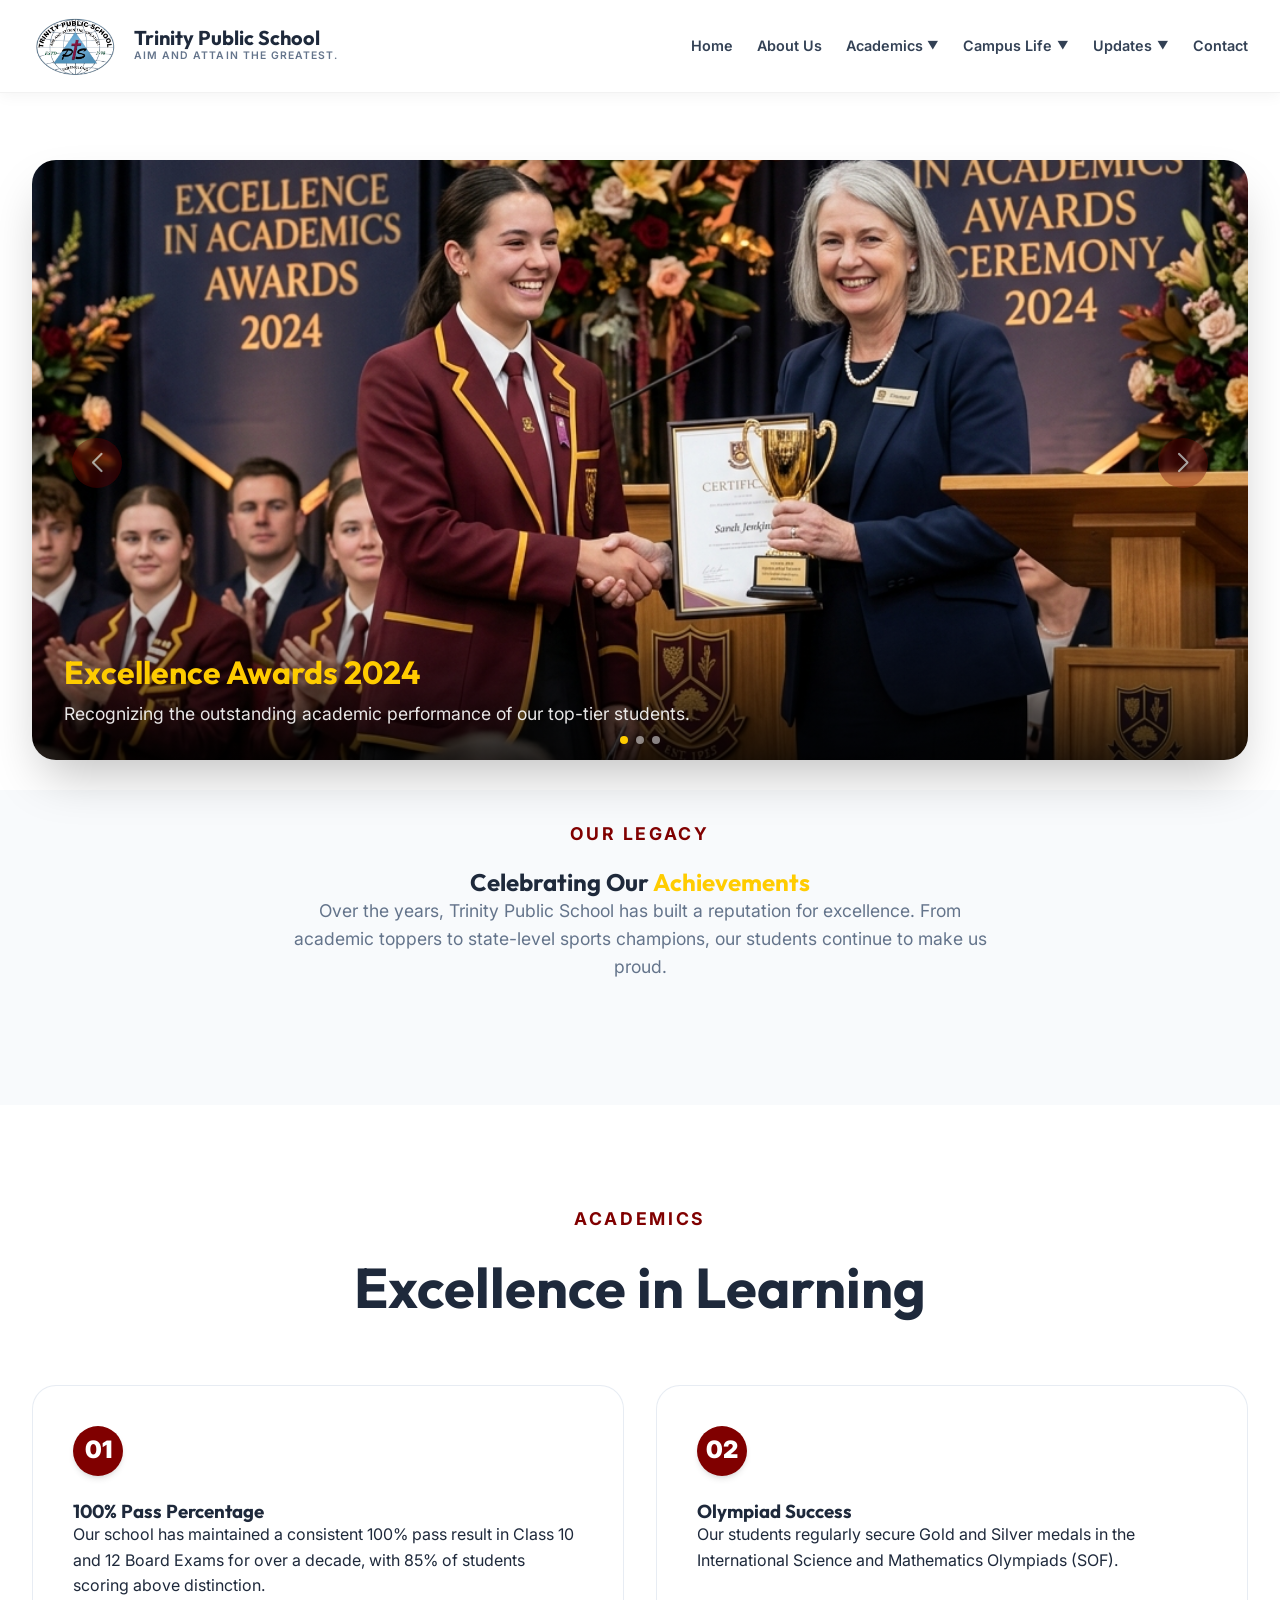
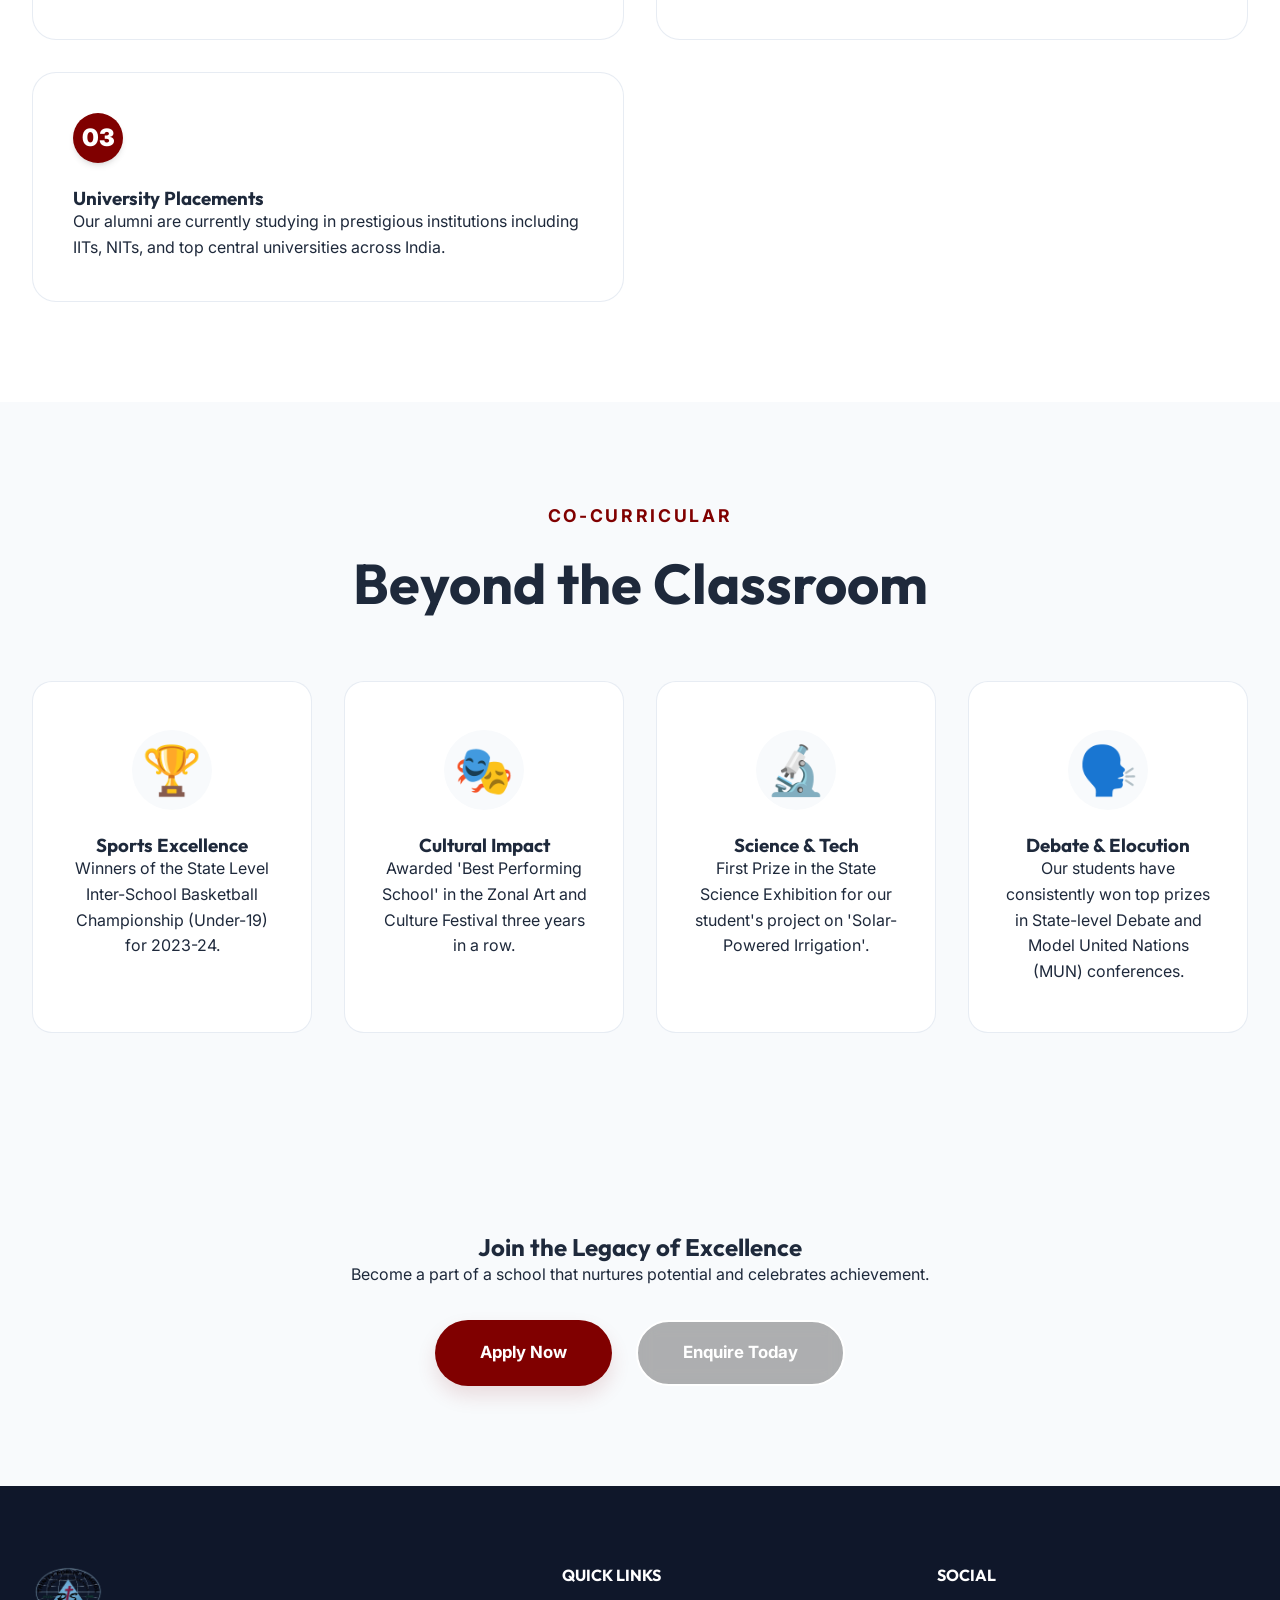
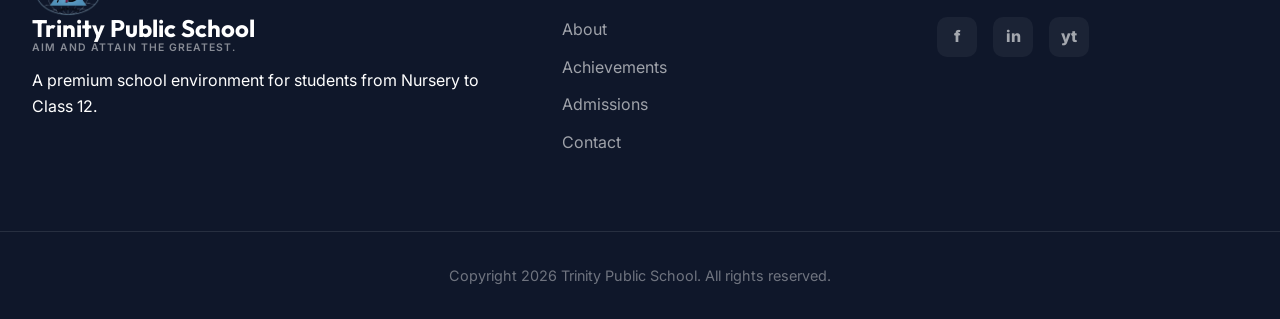
==== commit d2eca401: "feat: implement responsive navigation dropdowns and add Sports Week gallery pages with new image ass" ====
--- a/achievements.html
+++ b/achievements.html
@@ -29,13 +29,41 @@
       </a>
 
       <nav class="nav-menu" id="navMenu" aria-label="Main navigation">
-        <a href="index.html#home">Home</a>
-        <a href="index.html#about">About</a>
-        <a href="achievements.html" class="active">Achievements</a>
-        <a href="index.html#academics">Academics</a>
-        <a href="index.html#school-life">School Life</a>
-        <a href="index.html#admissions">Admissions</a>
-        <a href="index.html#contact">Contact</a>
+        <div class="nav-item">
+          <a href="index.html#home">Home</a>
+        </div>
+        <div class="nav-item">
+          <a href="index.html#about">About Us</a>
+        </div>
+        <div class="nav-item dropdown">
+          <a href="index.html#academics" class="dropdown-trigger">Academics <span class="chevron">▼</span></a>
+          <ul class="dropdown-menu">
+            <li><a href="index.html#academics">Curriculum</a></li>
+            <li><a href="index.html#academics">School Timings</a></li>
+            <li><a href="index.html#admissions">Fees Information</a></li>
+            <li><a href="index.html#academics">Academic Calendar</a></li>
+          </ul>
+        </div>
+        <div class="nav-item dropdown">
+          <a href="index.html#school-life" class="dropdown-trigger">Campus Life <span class="chevron">▼</span></a>
+          <ul class="dropdown-menu">
+            <li><a href="ExploreCampus.html">Explore Campus</a></li>
+            <li><a href="SportsWeek/SportsWeek.html">Sports Week</a></li>
+            <li><a href="index.html#school-life">Gallery</a></li>
+            <li><a href="achievements.html" class="active">Achievements</a></li>
+          </ul>
+        </div>
+        <div class="nav-item dropdown">
+          <a href="index.html#admissions" class="dropdown-trigger">Updates <span class="chevron">▼</span></a>
+          <ul class="dropdown-menu">
+            <li><a href="index.html#home">Notices</a></li>
+            <li><a href="index.html#home">Circulars</a></li>
+            <li><a href="index.html#admissions">Admissions Open</a></li>
+          </ul>
+        </div>
+        <div class="nav-item">
+          <a href="index.html#contact">Contact</a>
+        </div>
       </nav>
       <button class="menu-toggle" id="menuToggle" type="button" aria-label="Open menu" aria-expanded="false">
         <span></span>
--- a/style.css
+++ b/style.css
@@ -234,6 +234,11 @@
 .nav-menu {
   display: flex;
   gap: 1.5rem;
+  align-items: center;
+}
+
+.nav-item {
+  position: relative;
 }
 
 .nav-menu a {
@@ -241,7 +246,10 @@
   font-size: 0.9rem;
   color: #334155;
   padding: 0.5rem 0;
-  position: relative;
+  display: inline-flex;
+  align-items: center;
+  gap: 0.3rem;
+  transition: var(--transition);
 }
 
 .nav-menu a:hover,
@@ -249,20 +257,58 @@
   color: var(--primary);
 }
 
-.nav-menu a::after {
-  content: '';
+.chevron {
+  font-size: 0.7rem;
+  transition: transform 0.3s ease;
+}
+
+/* Dropdown Menu Desktop */
+.dropdown-menu {
   position: absolute;
-  bottom: 0;
-  left: 0;
-  width: 0;
-  height: 2px;
-  background: var(--primary);
-  transition: var(--transition);
-}
-
-.nav-menu a:hover::after,
-.nav-menu a.active::after {
+  top: 100%;
+  left: 50%;
+  transform: translateX(-50%) translateY(10px);
+  background: white;
+  min-width: 220px;
+  border-radius: var(--radius-md);
+  box-shadow: var(--shadow-lg);
+  padding: 0.75rem 0;
+  opacity: 0;
+  visibility: hidden;
+  transition: all 0.3s cubic-bezier(0.4, 0, 0.2, 1);
+  list-style: none;
+  z-index: 1000;
+  border: 1px solid rgba(0, 0, 0, 0.05);
+}
+
+.dropdown:hover .dropdown-menu {
+  opacity: 1;
+  visibility: visible;
+  transform: translateX(-50%) translateY(0);
+}
+
+.dropdown:hover .chevron {
+  transform: rotate(180deg);
+}
+
+.dropdown-menu li a {
+  display: block;
+  padding: 0.75rem 1.5rem;
+  color: var(--text-main);
+  font-weight: 500;
+  font-size: 0.85rem;
+  transition: all 0.2s ease;
   width: 100%;
+}
+
+.dropdown-menu li a:hover {
+  background: var(--bg-alt);
+  color: var(--primary);
+  padding-left: 1.75rem;
+}
+
+.dropdown-menu li a::after {
+  display: none;
 }
 
 .menu-toggle {
@@ -273,6 +319,13 @@
   border: none;
   cursor: pointer;
   padding: 5px;
+  z-index: 1100;
+}
+
+@media (max-width: 991px) {
+  .menu-toggle {
+    display: flex;
+  }
 }
 
 .menu-toggle span {
@@ -282,6 +335,127 @@
   background: var(--text-main);
   transition: var(--transition);
   transform-origin: center;
+}
+
+.menu-toggle.active span:nth-child(1) {
+  transform: translateY(7px) rotate(45deg);
+}
+
+.menu-toggle.active span:nth-child(2) {
+  opacity: 0;
+}
+
+.menu-toggle.active span:nth-child(3) {
+  transform: translateY(-7px) rotate(-45deg);
+}
+
+/* Menu Overlay */
+.menu-overlay {
+  position: fixed;
+  inset: 0;
+  background: rgba(15, 23, 42, 0.4);
+  backdrop-filter: blur(4px);
+  z-index: 999;
+  opacity: 0;
+  visibility: hidden;
+  transition: var(--transition);
+}
+
+.menu-overlay.visible {
+  opacity: 1;
+  visibility: visible;
+}
+
+/* Mobile Nav Styles Refined */
+@media (max-width: 991px) {
+  .nav-menu {
+    position: fixed;
+    top: 0;
+    right: -100%;
+    width: 320px;
+    height: 100vh;
+    background: white;
+    flex-direction: column;
+    padding: 100px 1.5rem 2rem;
+    gap: 0.5rem;
+    transition: transform 0.4s cubic-bezier(0.4, 0, 0.2, 1);
+    align-items: flex-start;
+    overflow-y: auto;
+    box-shadow: -10px 0 30px rgba(0, 0, 0, 0.1);
+    z-index: 1050;
+  }
+
+  .nav-menu.open {
+    right: 0;
+    transform: translateX(0);
+  }
+
+  .nav-item {
+    width: 100%;
+    border-bottom: 1px solid rgba(0, 0, 0, 0.05);
+  }
+
+  .nav-item:last-child {
+    border-bottom: none;
+  }
+
+  .nav-menu a {
+    font-size: 1.05rem;
+    width: 100%;
+    padding: 1rem 0.5rem;
+    display: flex;
+    justify-content: space-between;
+    align-items: center;
+    color: var(--text-main);
+    font-weight: 600;
+  }
+
+  .dropdown-menu {
+    position: static !important;
+    width: 100%;
+    min-width: 100%;
+    transform: none !important;
+    left: auto !important;
+    top: auto !important;
+    opacity: 1;
+    visibility: visible;
+    box-shadow: none;
+    padding: 0;
+    max-height: 0;
+    overflow: hidden;
+    transition: max-height 0.4s cubic-bezier(0.4, 0, 0.2, 1);
+    border: none;
+    background: #f8f8f8;
+    border-radius: 12px;
+    margin: 0;
+    display: block; /* Ensure it's in flow */
+  }
+
+  .dropdown.active .dropdown-menu {
+    max-height: 600px;
+    margin-top: 10px;
+    margin-bottom: 10px;
+    padding: 10px 0;
+  }
+
+  .dropdown.active .chevron {
+    transform: rotate(180deg);
+    color: var(--primary);
+  }
+
+  .dropdown-menu li a {
+    display: block;
+    width: 100%;
+    padding: 12px 20px;
+    font-size: 0.95rem;
+    font-weight: 500;
+    color: var(--text-muted);
+  }
+
+  .dropdown-menu li a:hover {
+    padding-left: 25px;
+    background: rgba(0, 0, 0, 0.02);
+  }
 }
 
 /* ---------------------------------------------------------
